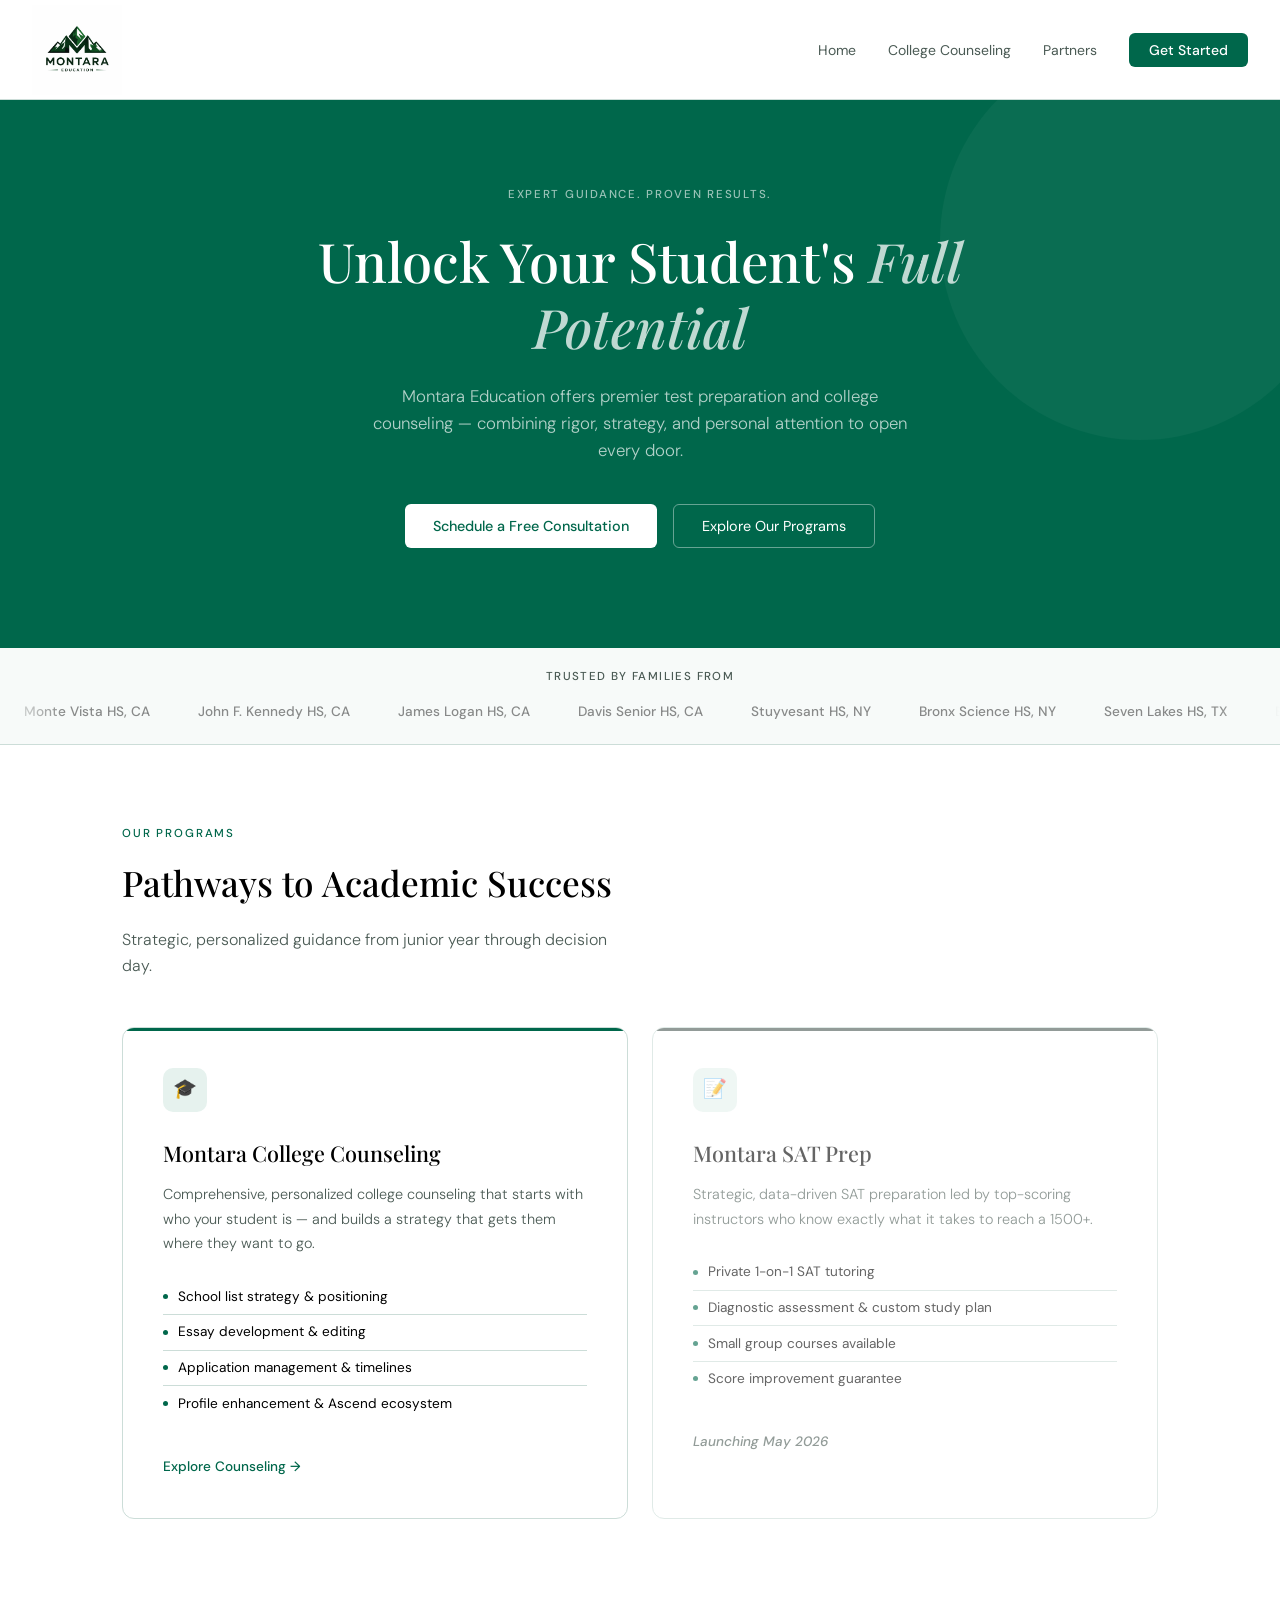
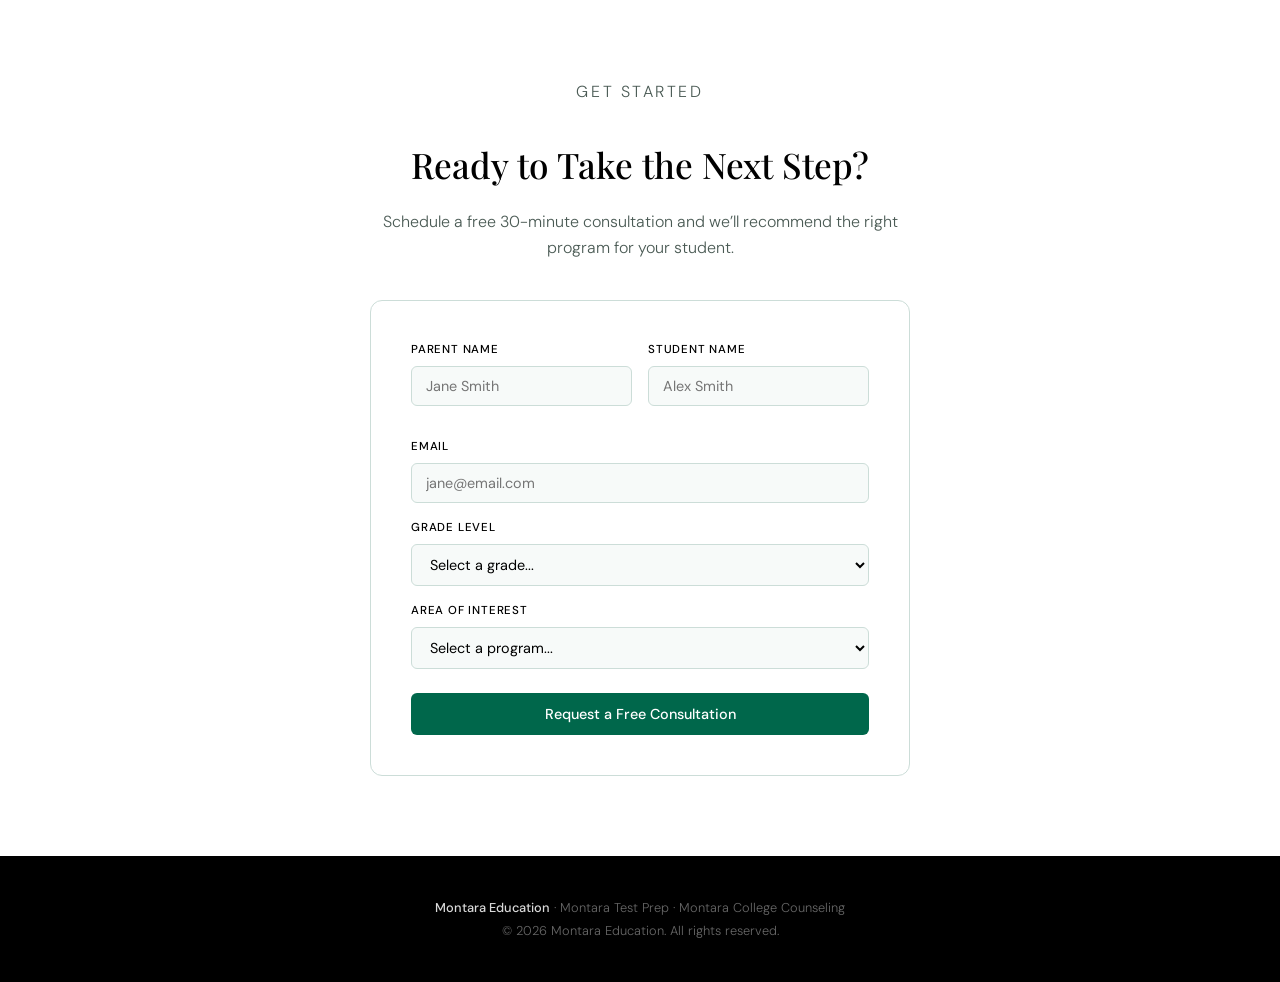
==== index.html @ 2926a0f9 "Add mobile responsive layout with hamburger menu - Hamburger nav menu on all pages (hidden links, ta" ====
<!DOCTYPE html>
<html lang="en">
<head>
<meta charset="UTF-8">
<meta name="viewport" content="width=device-width, initial-scale=1.0">
<title>Montara Education — Premier College Counseling &amp; Test Prep</title>
<meta name="description" content="Montara Education offers expert college counseling and test preparation. Personalized strategies, a proven track record at top universities, and dedicated one-on-one support.">
<meta name="keywords" content="college counseling, college admissions, SAT prep, ACT prep, college essay help, university admissions, Montara Education">
<link rel="canonical" href="https://montaraeducation.com/">

<!-- Open Graph -->
<meta property="og:type" content="website">
<meta property="og:title" content="Montara Education — Premier College Counseling &amp; Test Prep">
<meta property="og:description" content="Expert college counseling and test preparation. Personalized strategies and a proven track record at Stanford, Harvard, Yale, MIT, and more.">
<meta property="og:url" content="https://montaraeducation.com/">
<meta property="og:image" content="https://montaraeducation.com/assets/logo.png">
<meta property="og:site_name" content="Montara Education">

<!-- Twitter Card -->
<meta name="twitter:card" content="summary_large_image">
<meta name="twitter:title" content="Montara Education — Premier College Counseling &amp; Test Prep">
<meta name="twitter:description" content="Expert college counseling and test preparation with a proven track record at top universities.">
<meta name="twitter:image" content="https://montaraeducation.com/assets/logo.png">

<link rel="icon" type="image/png" href="assets/logo.png">
<link href="https://fonts.googleapis.com/css2?family=Playfair+Display:wght@400;500;600&family=DM+Sans:wght@300;400;500&display=swap" rel="stylesheet">
<link rel="stylesheet" href="styles.css">

<!-- Structured Data -->
<script type="application/ld+json">
{
  "@context": "https://schema.org",
  "@type": "EducationalOrganization",
  "name": "Montara Education",
  "url": "https://montaraeducation.com",
  "logo": "https://montaraeducation.com/assets/logo.png",
  "description": "Premier college counseling and test preparation with personalized strategies and a proven admissions track record.",
  "sameAs": [],
  "address": {
    "@type": "PostalAddress",
    "addressCountry": "US"
  },
  "offers": [
    {
      "@type": "Offer",
      "name": "Senior Year College Counseling",
      "price": "8000",
      "priceCurrency": "USD"
    },
    {
      "@type": "Offer",
      "name": "Ongoing Advising (Grades 8-11)",
      "price": "3000",
      "priceCurrency": "USD"
    }
  ]
}
</script>
</head>
<body>

<nav>
  <div class="logo" onclick="showPage('home')">
    <img src="assets/logo.png" alt="Montara Education">
  </div>
  <button class="nav-burger" aria-label="Menu" onclick="this.classList.toggle('active');this.nextElementSibling.classList.toggle('nav-open')"><span></span><span></span><span></span></button>
  <ul class="nav-links">
    <li><a onclick="showPage('home')">Home</a></li>
    <li><a href="counseling.html">College Counseling</a></li>
    <li><a href="partners.html">Partners</a></li>
    <li><a class="nav-cta" onclick="showPage('home');setTimeout(()=>document.getElementById('contact').scrollIntoView({behavior:'smooth'}),100)">Get Started</a></li>
  </ul>
</nav>

<!-- HOME PAGE -->
<div id="home" class="page active">

  <section class="hero">
    <div class="hero-inner">
      <span class="eyebrow">Expert Guidance. Proven Results.</span>
      <h1>Unlock Your Student's <em>Full Potential</em></h1>
      <p class="hero-sub">Montara Education offers premier test preparation and college counseling — combining rigor, strategy, and personal attention to open every door.</p>
      <div class="hero-actions">
        <button class="btn-w" onclick="document.getElementById('contact').scrollIntoView({behavior:'smooth'})">Schedule a Free Consultation</button>
        <button class="btn-ol" onclick="document.getElementById('units').scrollIntoView({behavior:'smooth'})">Explore Our Programs</button>
      </div>
    </div>
  </section>

  <div class="trust">
    <p>Trusted by families from</p>
    <div class="trust-marquee">
      <div class="trust-track">
        <span>Monte Vista HS, CA</span>
        <span>John F. Kennedy HS, CA</span>
        <span>James Logan HS, CA</span>
        <span>Davis Senior HS, CA</span>
        <span>Stuyvesant HS, NY</span>
        <span>Bronx Science HS, NY</span>
        <span>Seven Lakes HS, TX</span>
        <span>Bellarmine College Prep, CA</span>
        <span>WB Ray HS, TX</span>
        <span>Plano East HS, TX</span>
        <span>Redlands HS, CA</span>
        <span>TMI Episcopal, TX</span>
        <span>Granada Hills Charter, CA</span>
        <!-- duplicate for seamless loop -->
        <span>Monte Vista HS, CA</span>
        <span>John F. Kennedy HS, CA</span>
        <span>James Logan HS, CA</span>
        <span>Davis Senior HS, CA</span>
        <span>Stuyvesant HS, NY</span>
        <span>Bronx Science HS, NY</span>
        <span>Seven Lakes HS, TX</span>
        <span>Bellarmine College Prep, CA</span>
        <span>WB Ray HS, TX</span>
        <span>Plano East HS, TX</span>
        <span>Redlands HS, CA</span>
        <span>TMI Episcopal, TX</span>
        <span>Granada Hills Charter, CA</span>
      </div>
    </div>
  </div>

  <section class="section" id="units">
    <p class="slabel">Our Programs</p>
    <h2 class="stitle">Pathways to Academic Success</h2>
    <p class="ssub">Strategic, personalized guidance from junior year through decision day.</p>
    <div class="units-grid">
      <div class="ucard" onclick="window.location.href='counseling.html'">
        <div class="uicon">&#127891;</div>
        <h3>Montara College Counseling</h3>
        <p>Comprehensive, personalized college counseling that starts with who your student is &mdash; and builds a strategy that gets them where they want to go.</p>
        <ul class="uf">
          <li>School list strategy &amp; positioning</li>
          <li>Essay development &amp; editing</li>
          <li>Application management &amp; timelines</li>
          <li>Profile enhancement &amp; Ascend ecosystem</li>
        </ul>
        <span class="ulink">Explore Counseling &rarr;</span>
      </div>
      <div class="ucard ucard-soon">
        <div class="uicon">&#128221;</div>
        <h3>Montara SAT Prep</h3>
        <p>Strategic, data-driven SAT preparation led by top-scoring instructors who know exactly what it takes to reach a 1500+.</p>
        <ul class="uf">
          <li>Private 1-on-1 SAT tutoring</li>
          <li>Diagnostic assessment &amp; custom study plan</li>
          <li>Small group courses available</li>
          <li>Score improvement guarantee</li>
        </ul>
        <span class="ulink ulink-soon">Launching May 2026</span>
      </div>
    </div>
  </section>

  <section class="ctasec" id="contact">
    <p class="slabel">Get Started</p>
    <h2>Ready to Take the Next Step?</h2>
    <p>Schedule a free 30-minute consultation and we&rsquo;ll recommend the right program for your student.</p>
    <div class="cform">
      <div class="frow">
        <div class="fg"><label>Parent Name</label><input type="text" placeholder="Jane Smith"></div>
        <div class="fg"><label>Student Name</label><input type="text" placeholder="Alex Smith"></div>
      </div>
      <div class="fg"><label>Email</label><input type="email" placeholder="jane@email.com"></div>
      <div class="fg">
        <label>Grade Level</label>
        <select>
          <option value="">Select a grade...</option>
          <option>8th Grade</option>
          <option>9th Grade</option>
          <option>10th Grade</option>
          <option>11th Grade</option>
          <option>12th Grade</option>
        </select>
      </div>
      <div class="fg" style="margin-bottom:1.5rem">
        <label>Area of Interest</label>
        <select>
          <option value="">Select a program...</option>
          <option>SAT Preparation</option>
          <option>ACT Preparation</option>
          <option>College Counseling</option>
          <option>Both Test Prep &amp; Counseling</option>
        </select>
      </div>
      <button class="btn-g" style="width:100%">Request a Free Consultation</button>
    </div>
  </section>

  <footer>
    <strong>Montara Education</strong> &middot; Montara Test Prep &middot; Montara College Counseling<br>
    &copy; <script>document.write(new Date().getFullYear())</script> Montara Education. All rights reserved.
  </footer>
</div>

<script src="main.js"></script>
</body>
</html>
---- styles.css ----
:root {
  --green: #00674B;
  --green-dark: #004f39;
  --green-light: #e6f2ee;
  --green-mid: #ccddd8;
  --black: #000000;
  --white: #ffffff;
  --off: #f7faf9;
  --muted: #4a5a54;
  --border: #ccddd8;
  --r: 12px;
}

*, *::before, *::after { box-sizing: border-box; margin: 0; padding: 0; }
html { scroll-behavior: smooth; }
body { font-family: 'DM Sans', sans-serif; color: var(--black); background: var(--white); line-height: 1.6; }

/* NAV */
nav {
  position: sticky; top: 0; z-index: 100;
  background: var(--white);
  border-bottom: 1px solid var(--border);
  padding: 0 2rem;
  display: flex; align-items: center; justify-content: space-between;
  height: 100px;
}
.logo { cursor: pointer; display: flex; align-items: center; }
.logo img { height: 90px; width: auto; display: block; }
.nav-links { display: flex; align-items: center; gap: 2rem; list-style: none; }
.nav-links a { font-size: .875rem; color: var(--muted); text-decoration: none; cursor: pointer; transition: color .2s; }
.nav-links a:hover { color: var(--black); }
.nav-cta { background: var(--green) !important; color: var(--white) !important; padding: 8px 20px; border-radius: 6px; font-weight: 500 !important; }
.nav-cta:hover { background: var(--green-dark) !important; }

/* PAGE SYSTEM */
.page { display: none; }
.page.active { display: block; }

/* HERO */
.hero { background: var(--green); padding: 80px 2rem 100px; position: relative; overflow: hidden; }
.hero::before { content: ''; position: absolute; top: -60px; right: -60px; width: 400px; height: 400px; border-radius: 50%; background: rgba(255,255,255,.04); }
.hero-inner { max-width: 760px; margin: 0 auto; text-align: center; position: relative; z-index: 1; }
.hero-logo { height: 80px; width: auto; margin: 0 auto 2rem; display: block; filter: brightness(0) invert(1); }
.eyebrow { display: inline-block; font-size: .72rem; font-weight: 500; letter-spacing: .15em; text-transform: uppercase; color: rgba(255,255,255,.6); margin-bottom: 1.5rem; }
.hero h1 { font-family: 'Playfair Display', serif; font-size: clamp(2.2rem, 5vw, 3.4rem); font-weight: 500; color: var(--white); line-height: 1.2; margin-bottom: 1.5rem; }
.hero h1 em { font-style: italic; color: rgba(255,255,255,.75); }
.hero-sub { font-size: 1.05rem; font-weight: 300; color: rgba(255,255,255,.7); max-width: 540px; margin: 0 auto 2.5rem; }
.hero-actions { display: flex; gap: 1rem; justify-content: center; flex-wrap: wrap; }

/* BUTTONS */
.btn-w { background: var(--white); color: var(--green); padding: 12px 28px; border-radius: 6px; font-weight: 500; font-size: .9rem; cursor: pointer; border: none; font-family: 'DM Sans', sans-serif; transition: background .2s; }
.btn-w:hover { background: var(--off); }
.btn-ol { background: transparent; color: var(--white); padding: 12px 28px; border-radius: 6px; font-weight: 400; font-size: .9rem; cursor: pointer; border: 1px solid rgba(255,255,255,.4); font-family: 'DM Sans', sans-serif; transition: all .2s; }
.btn-ol:hover { border-color: rgba(255,255,255,.7); background: rgba(255,255,255,.06); }
.btn-g { background: var(--green); color: var(--white); padding: 12px 28px; border-radius: 6px; font-weight: 500; font-size: .9rem; cursor: pointer; border: none; font-family: 'DM Sans', sans-serif; transition: background .2s; }
.btn-g:hover { background: var(--green-dark); }

/* TRUST BAR */
.trust { background: var(--off); border-bottom: 1px solid var(--border); padding: 1.25rem 0; text-align: center; }
.trust p { font-size: .72rem; font-weight: 500; letter-spacing: .12em; text-transform: uppercase; color: var(--muted); margin-bottom: .75rem; }
.trust-marquee {
  position: relative; overflow: hidden; width: 100%;
  mask-image: linear-gradient(90deg, transparent, black 5%, black 95%, transparent);
  -webkit-mask-image: linear-gradient(90deg, transparent, black 5%, black 95%, transparent);
}
.trust-track {
  display: inline-flex; gap: 0; animation: marquee 40s linear infinite;
  white-space: nowrap; min-width: 200%;
}
.trust-track span {
  font-size: .85rem; font-weight: 500; color: var(--black); opacity: .45;
  flex-shrink: 0; padding: 0 1.5rem; white-space: nowrap;
}
@keyframes marquee { 0% { transform: translateX(0); } 100% { transform: translateX(-50%); } }

/* SECTIONS */
.section { padding: 80px 2rem; max-width: 1100px; margin: 0 auto; }
.slabel { font-size: .72rem; font-weight: 500; letter-spacing: .16em; text-transform: uppercase; color: var(--green); margin-bottom: .75rem; }
.stitle { font-family: 'Playfair Display', serif; font-size: clamp(1.6rem, 3.5vw, 2.2rem); font-weight: 500; color: var(--black); margin-bottom: 1rem; }
.ssub { font-size: 1rem; font-weight: 300; color: var(--muted); max-width: 500px; margin-bottom: 3rem; }

/* UNIT CARDS */
.units-grid { display: grid; grid-template-columns: repeat(auto-fit, minmax(300px, 1fr)); gap: 1.5rem; }
.ucard { border: 1px solid var(--border); border-radius: var(--r); padding: 2.5rem; position: relative; overflow: hidden; cursor: pointer; transition: box-shadow .25s, transform .25s; background: var(--white); }
.ucard:hover { box-shadow: 0 8px 32px rgba(0,103,75,.1); transform: translateY(-2px); }
.ucard::before { content: ''; position: absolute; top: 0; left: 0; right: 0; height: 3px; background: var(--green); }
.uicon { width: 44px; height: 44px; border-radius: 10px; background: var(--green-light); display: flex; align-items: center; justify-content: center; font-size: 1.2rem; margin-bottom: 1.5rem; }
.ucard h3 { font-family: 'Playfair Display', serif; font-size: 1.35rem; font-weight: 500; margin-bottom: .75rem; color: var(--black); }
.ucard p { font-size: .9rem; font-weight: 300; color: var(--muted); line-height: 1.7; margin-bottom: 1.5rem; }
.uf { list-style: none; margin-bottom: 2rem; }
.uf li { font-size: .85rem; color: var(--black); padding: .4rem 0; border-bottom: 1px solid var(--border); display: flex; align-items: center; gap: .6rem; }
.uf li:last-child { border-bottom: none; }
.uf li::before { content: ''; width: 5px; height: 5px; background: var(--green); border-radius: 50%; flex-shrink: 0; }
.ulink { font-size: .85rem; font-weight: 500; color: var(--green); cursor: pointer; }
.ulink:hover { color: var(--green-dark); }
.ucard-soon { opacity: .6; cursor: default; pointer-events: none; }
.ucard-soon::before { background: var(--muted); }
.ulink-soon { color: var(--muted); font-style: italic; }

/* STATS */
.stats { background: var(--black); padding: 64px 2rem; }
.stats-grid { max-width: 900px; margin: 0 auto; display: grid; grid-template-columns: repeat(auto-fit, minmax(180px, 1fr)); gap: 3rem; text-align: center; }
.snum { font-family: 'Playfair Display', serif; font-size: 2.8rem; font-weight: 600; color: var(--white); line-height: 1; margin-bottom: .5rem; }
.slbl { font-size: .82rem; font-weight: 300; color: rgba(255,255,255,.5); letter-spacing: .02em; }

/* TESTIMONIALS */
.testi { padding: 80px 2rem; background: var(--green-light); }
.testi-inner { max-width: 900px; margin: 0 auto; }
.tgrid { display: grid; grid-template-columns: repeat(auto-fit, minmax(260px, 1fr)); gap: 1.5rem; margin-top: 3rem; }
.tcard { background: var(--white); border: 1px solid var(--green-mid); border-radius: var(--r); padding: 1.75rem; }
.tquote { font-family: 'Playfair Display', serif; font-size: .975rem; font-style: italic; color: var(--black); line-height: 1.75; margin-bottom: 1.25rem; }
.tauthor { font-size: .78rem; font-weight: 500; color: var(--muted); text-transform: uppercase; letter-spacing: .08em; }
.tservice { font-size: .75rem; color: var(--green); margin-top: 4px; font-weight: 500; }

/* CTA / FORM */
.ctasec { padding: 80px 2rem; text-align: center; max-width: 640px; margin: 0 auto; }
.ctasec h2 { font-family: 'Playfair Display', serif; font-size: clamp(1.6rem, 3.5vw, 2.2rem); font-weight: 500; color: var(--black); margin-bottom: 1rem; }
.ctasec p { font-size: 1rem; font-weight: 300; color: var(--muted); margin-bottom: 2rem; }
.cform { background: var(--white); border: 1px solid var(--border); border-radius: var(--r); padding: 2.5rem; max-width: 540px; margin: 2.5rem auto 0; text-align: left; }
.frow { display: grid; grid-template-columns: 1fr 1fr; gap: 1rem; margin-bottom: 1rem; }
.fg { display: flex; flex-direction: column; gap: .4rem; margin-bottom: 1rem; }
.fg label { font-size: .72rem; font-weight: 500; color: var(--black); text-transform: uppercase; letter-spacing: .07em; }
.fg input, .fg select, .fg textarea { font-family: 'DM Sans', sans-serif; font-size: .9rem; padding: 10px 14px; border: 1px solid var(--border); border-radius: 6px; color: var(--black); background: var(--off); outline: none; transition: border-color .2s; }
.fg input:focus, .fg select:focus, .fg textarea:focus { border-color: var(--green); background: var(--white); }
.fg textarea { resize: vertical; min-height: 100px; }

/* FOOTER */
footer { background: var(--black); color: rgba(255,255,255,.4); padding: 2.5rem 2rem; text-align: center; font-size: .8rem; font-weight: 300; line-height: 1.8; }
footer strong { color: rgba(255,255,255,.85); font-weight: 500; }

/* INNER PAGE HERO */
.ihero { background: var(--green); padding: 64px 2rem 80px; text-align: center; position: relative; overflow: hidden; }
.ihero::before { content: ''; position: absolute; top: -60px; right: -60px; width: 320px; height: 320px; border-radius: 50%; background: rgba(255,255,255,.04); }
.ihero .eyebrow { color: rgba(255,255,255,.6); }
.ihero h1 { font-family: 'Playfair Display', serif; font-size: clamp(2rem, 4.5vw, 3rem); font-weight: 500; color: var(--white); margin-bottom: 1rem; line-height: 1.2; position: relative; }
.ihero p { font-size: 1rem; font-weight: 300; color: rgba(255,255,255,.65); max-width: 500px; margin: 0 auto 2rem; position: relative; }

/* INNER PAGE SECTIONS */
.psec { padding: 72px 2rem; max-width: 1000px; margin: 0 auto; }
.ogrid { display: grid; grid-template-columns: repeat(auto-fit, minmax(240px, 1fr)); gap: 1.25rem; margin-top: 3rem; }
.ocard { border: 1px solid var(--border); border-radius: var(--r); padding: 2rem; background: var(--white); }
.ocard h4 { font-family: 'Playfair Display', serif; font-size: 1.1rem; font-weight: 500; color: var(--black); margin-bottom: .6rem; }
.ocard p { font-size: .875rem; font-weight: 300; color: var(--muted); line-height: 1.7; }
.bglight { background: var(--green-light); padding: 72px 2rem; }
.bglight-inner { max-width: 1000px; margin: 0 auto; }
.steps { margin-top: 3rem; display: grid; gap: 1rem; }
.step { display: flex; gap: 1.5rem; align-items: flex-start; padding: 1.5rem; border: 1px solid var(--border); border-radius: var(--r); background: var(--white); }
.sn { font-family: 'Playfair Display', serif; font-size: 1.8rem; font-weight: 600; color: var(--green); line-height: 1; min-width: 36px; }
.sc h4 { font-weight: 500; font-size: .95rem; color: var(--black); margin-bottom: .4rem; }
.sc p { font-size: .875rem; font-weight: 300; color: var(--muted); line-height: 1.6; }
.pagecta { padding: 72px 2rem; text-align: center; }

/* HAMBURGER BUTTON — hidden on desktop */
.nav-burger { display: none; }

/* ===== MOBILE ===== */
@media (max-width: 768px) {
  /* Nav */
  nav { height: 64px; padding: 0 1rem; }
  .logo img { height: 50px; }

  /* Hamburger */
  .nav-burger {
    display: flex; flex-direction: column; justify-content: center; gap: 5px;
    background: none; border: none; cursor: pointer; padding: 8px; z-index: 200;
  }
  .nav-burger span {
    display: block; width: 24px; height: 2px; background: var(--black);
    transition: transform .3s, opacity .3s;
  }
  .nav-burger.active span:nth-child(1) { transform: rotate(45deg) translate(5px, 5px); }
  .nav-burger.active span:nth-child(2) { opacity: 0; }
  .nav-burger.active span:nth-child(3) { transform: rotate(-45deg) translate(5px, -5px); }

  /* Mobile nav menu */
  .nav-links {
    display: none !important; flex-direction: column; position: absolute;
    top: 64px; left: 0; right: 0; background: var(--white);
    border-bottom: 1px solid var(--border); padding: 1.5rem 2rem;
    gap: 1rem; box-shadow: 0 8px 24px rgba(0,0,0,.08);
  }
  .nav-links.nav-open { display: flex !important; }
  .nav-links a { font-size: 1rem; }
  .nav-cta { text-align: center; display: block; }

  /* Hero */
  .hero { padding: 48px 1.5rem 64px; }
  .hero h1 { font-size: 1.8rem; }
  .hero-sub { font-size: .9rem; }
  .hero-actions { flex-direction: column; gap: .75rem; }
  .hero-actions .btn-w, .hero-actions .btn-ol { width: 100%; text-align: center; }

  /* Inner hero */
  .ihero { padding: 48px 1.5rem 60px; }
  .ihero h1 { font-size: 1.6rem; }

  /* Trust marquee */
  .trust { padding: 1rem 0; }
  .trust p { font-size: .65rem; margin-bottom: .5rem; }
  .trust-track span { font-size: .75rem; padding: 0 1rem; }

  /* Sections */
  .section { padding: 48px 1.5rem; }
  .stitle { font-size: 1.4rem; }

  /* Unit cards */
  .units-grid { grid-template-columns: 1fr; }
  .ucard { padding: 1.75rem; }

  /* Stats */
  .stats { padding: 40px 1.5rem; }
  .stats-grid { grid-template-columns: repeat(2, 1fr); gap: 1.5rem; }
  .snum { font-size: 2rem; }

  /* Testimonials */
  .tgrid { grid-template-columns: 1fr; }

  /* CTA / Form */
  .ctasec { padding: 48px 1.5rem; }
  .cform { padding: 1.5rem; }
  .frow { grid-template-columns: 1fr; }

  /* Footer */
  footer { padding: 2rem 1.5rem; font-size: .75rem; }
}
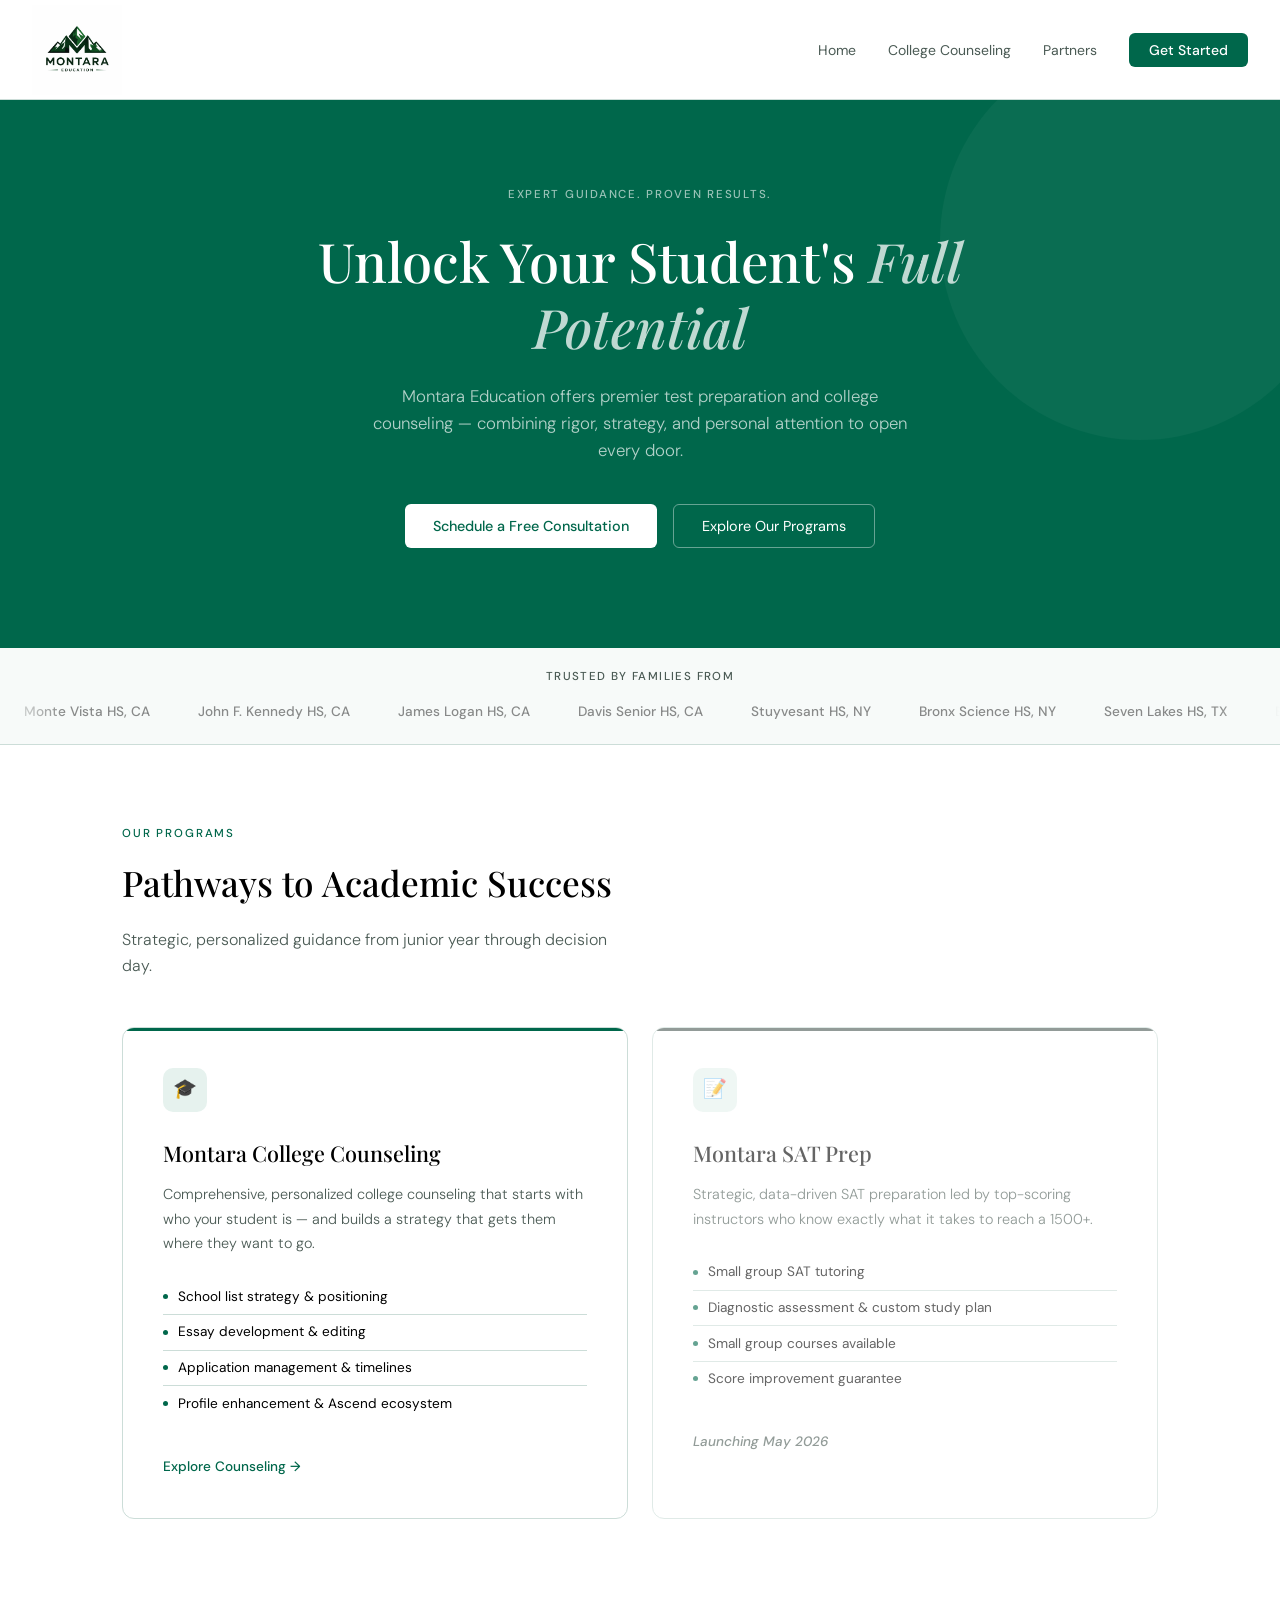
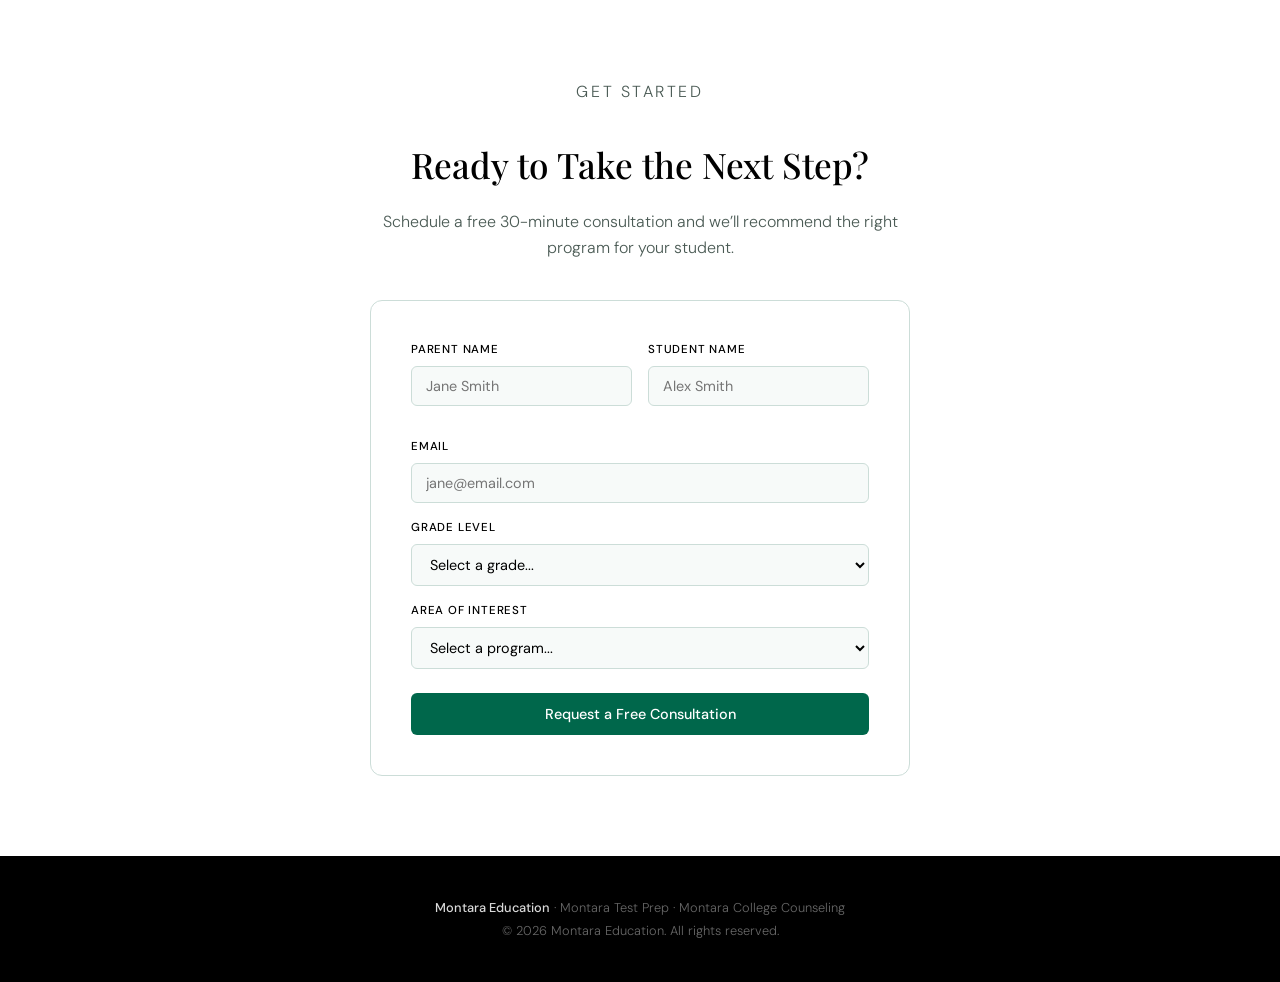
==== commit e4d39c62: "Change SAT Prep from private to small group tutoring Co-Authored-By: Claude Opus 4.6 (1M context) <n" ====
--- a/index.html
+++ b/index.html
@@ -144,7 +144,7 @@
         <h3>Montara SAT Prep</h3>
         <p>Strategic, data-driven SAT preparation led by top-scoring instructors who know exactly what it takes to reach a 1500+.</p>
         <ul class="uf">
-          <li>Private 1-on-1 SAT tutoring</li>
+          <li>Small group SAT tutoring</li>
           <li>Diagnostic assessment &amp; custom study plan</li>
           <li>Small group courses available</li>
           <li>Score improvement guarantee</li>
--- a/styles.css
+++ b/styles.css
@@ -156,8 +156,8 @@
 /* ===== MOBILE ===== */
 @media (max-width: 768px) {
   /* Nav */
-  nav { height: 64px; padding: 0 1rem; }
-  .logo img { height: 50px; }
+  nav { height: 72px; padding: 0 1rem; }
+  .logo img { height: 60px; }
 
   /* Hamburger */
   .nav-burger {
@@ -175,7 +175,7 @@
   /* Mobile nav menu */
   .nav-links {
     display: none !important; flex-direction: column; position: absolute;
-    top: 64px; left: 0; right: 0; background: var(--white);
+    top: 72px; left: 0; right: 0; background: var(--white);
     border-bottom: 1px solid var(--border); padding: 1.5rem 2rem;
     gap: 1rem; box-shadow: 0 8px 24px rgba(0,0,0,.08);
   }
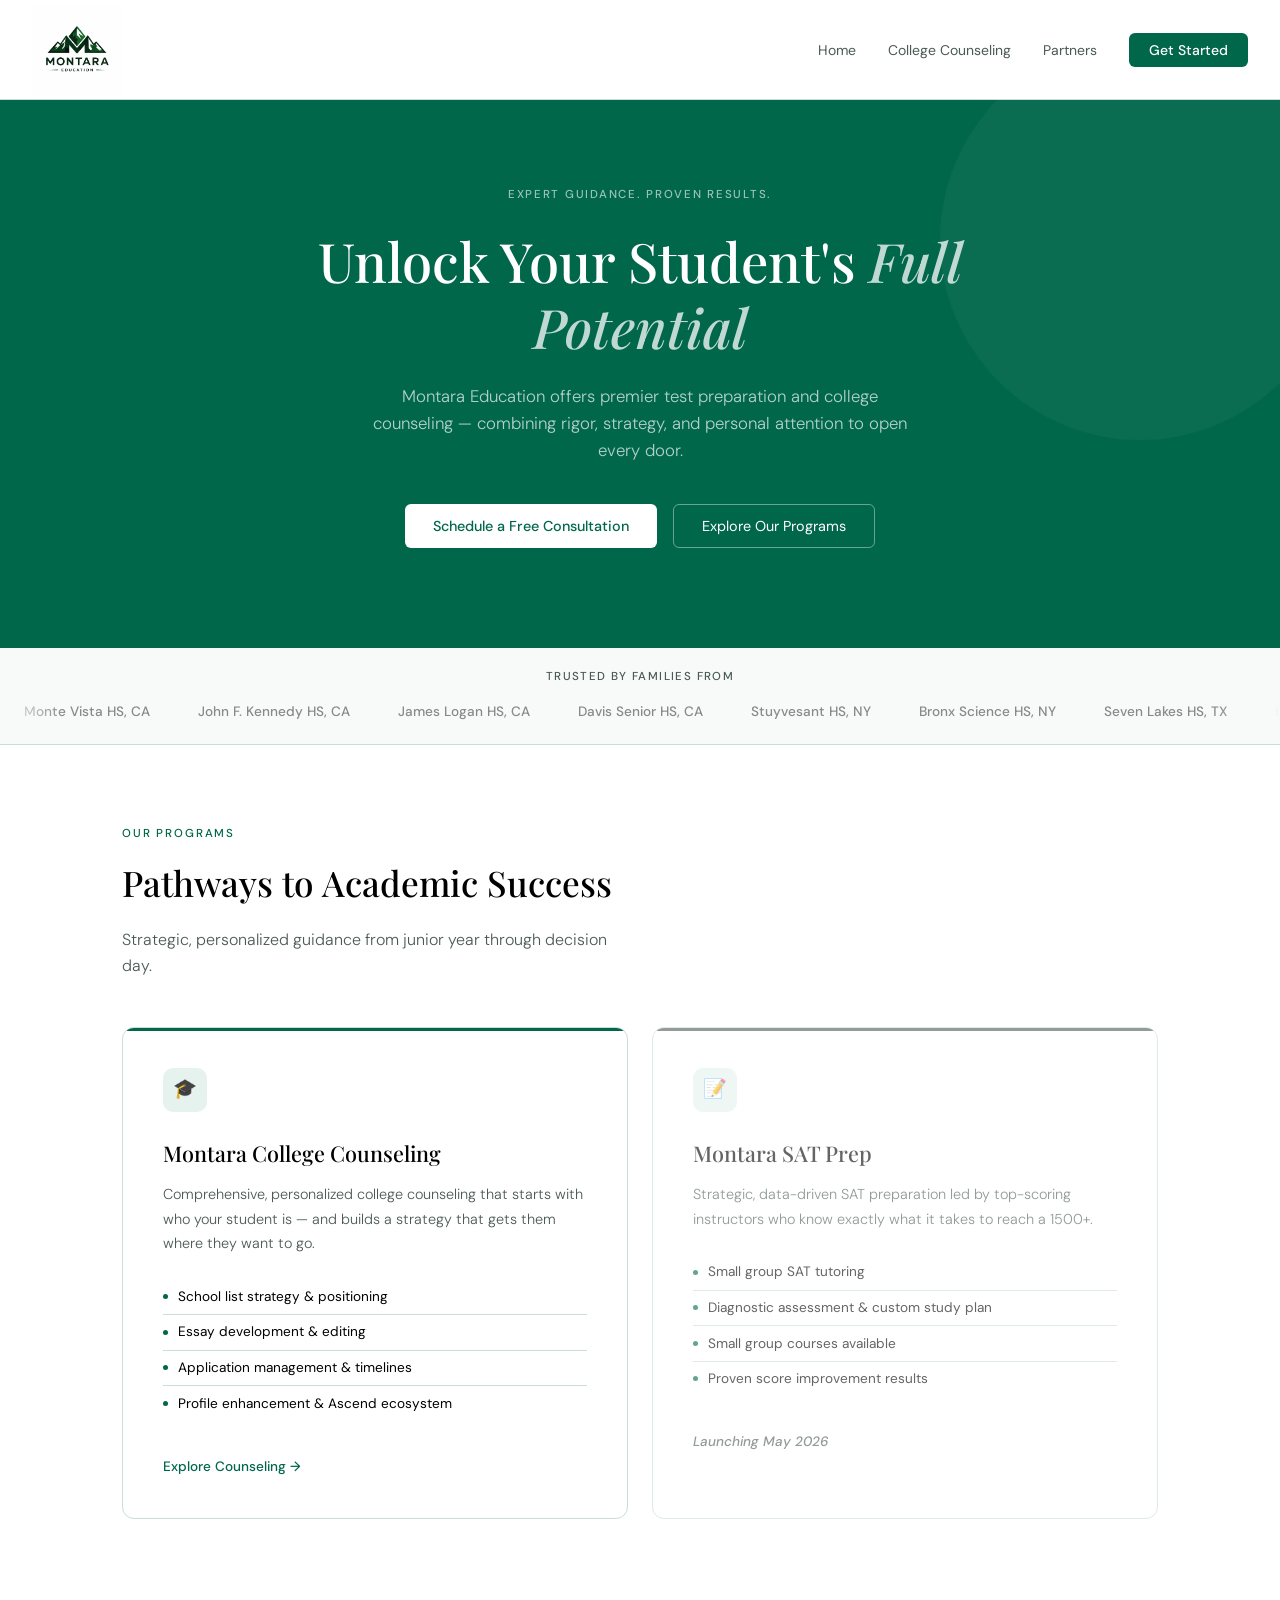
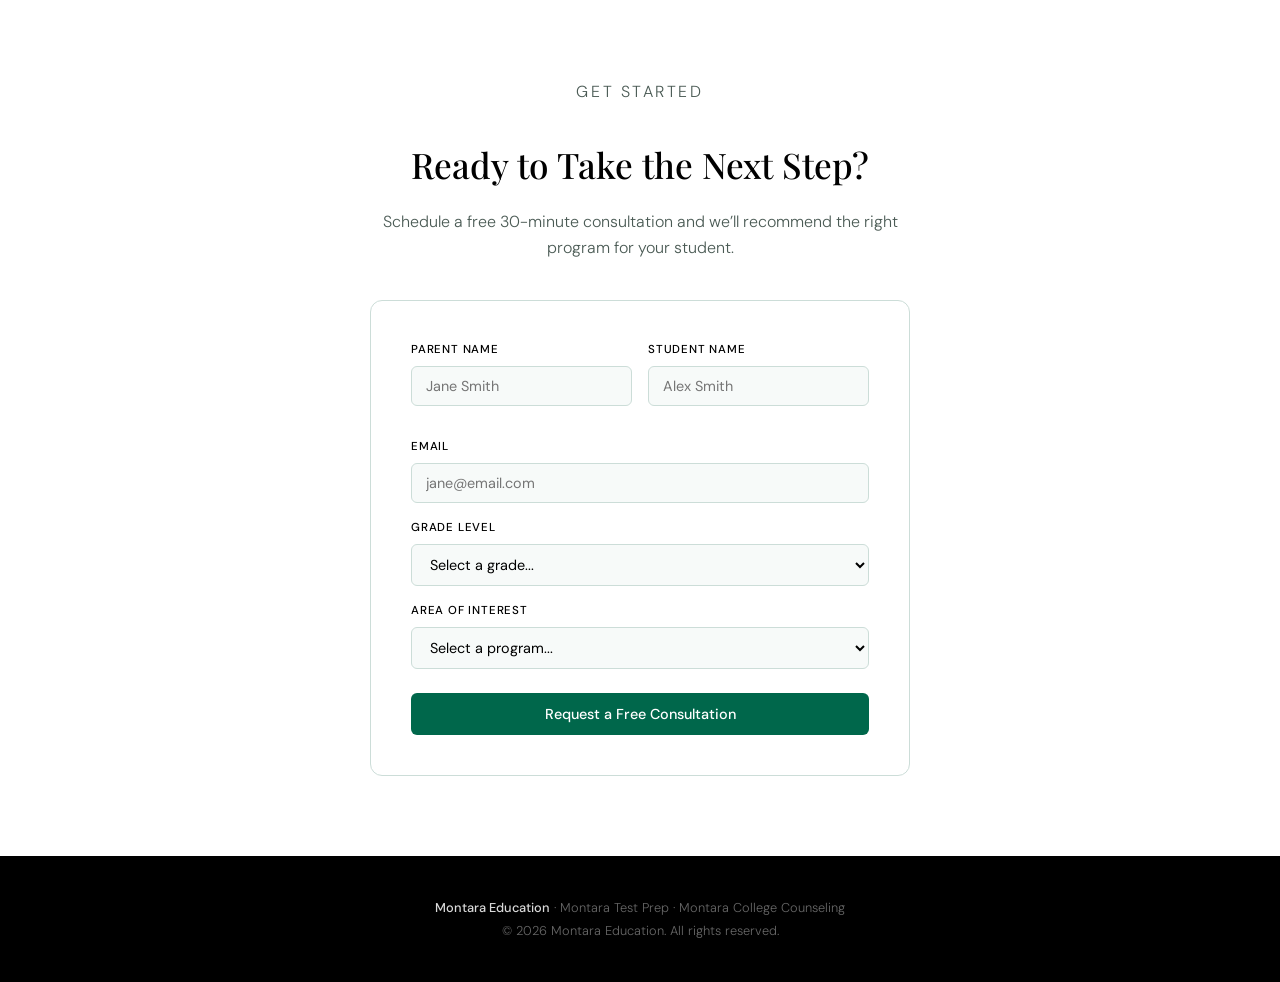
==== commit 8883593e: "Remove score improvement guarantee claim from SAT Prep card Co-Authored-By: Claude Opus 4.6 (1M cont" ====
--- a/index.html
+++ b/index.html
@@ -147,7 +147,7 @@
           <li>Small group SAT tutoring</li>
           <li>Diagnostic assessment &amp; custom study plan</li>
           <li>Small group courses available</li>
-          <li>Score improvement guarantee</li>
+          <li>Proven score improvement results</li>
         </ul>
         <span class="ulink ulink-soon">Launching May 2026</span>
       </div>
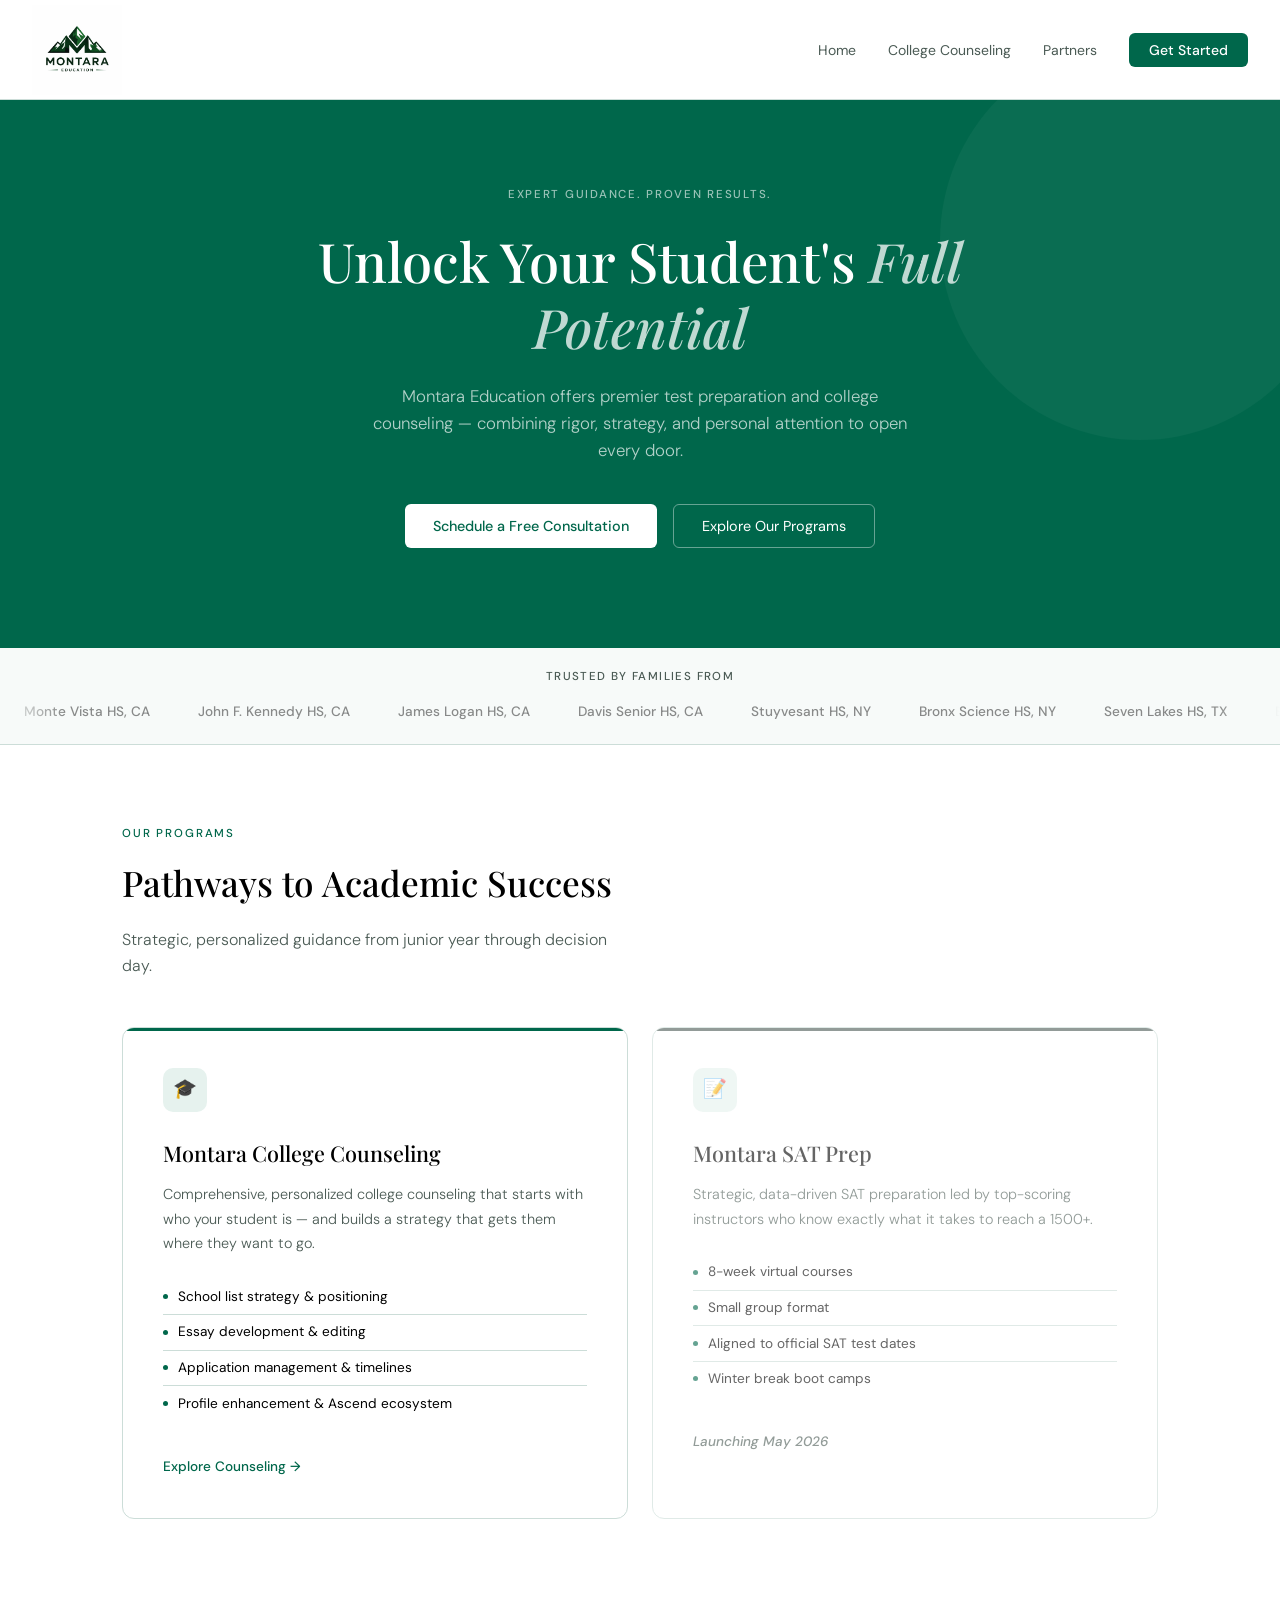
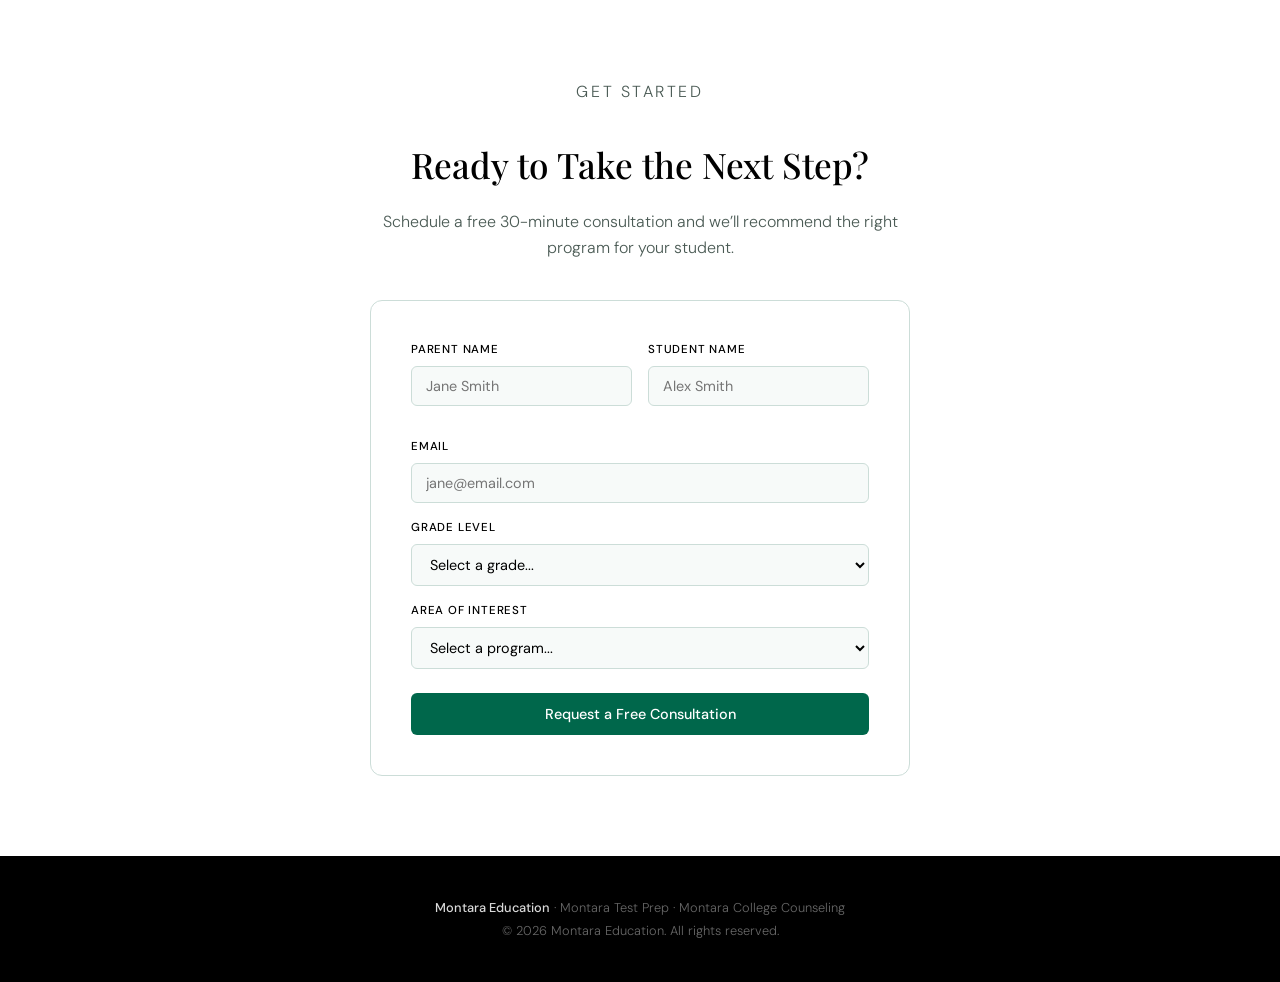
==== commit b40a8a22: "Update SAT Prep card with details from planning notes 8-week virtual courses, small group format, al" ====
--- a/index.html
+++ b/index.html
@@ -144,10 +144,10 @@
         <h3>Montara SAT Prep</h3>
         <p>Strategic, data-driven SAT preparation led by top-scoring instructors who know exactly what it takes to reach a 1500+.</p>
         <ul class="uf">
-          <li>Small group SAT tutoring</li>
-          <li>Diagnostic assessment &amp; custom study plan</li>
-          <li>Small group courses available</li>
-          <li>Proven score improvement results</li>
+          <li>8-week virtual courses</li>
+          <li>Small group format</li>
+          <li>Aligned to official SAT test dates</li>
+          <li>Winter break boot camps</li>
         </ul>
         <span class="ulink ulink-soon">Launching May 2026</span>
       </div>
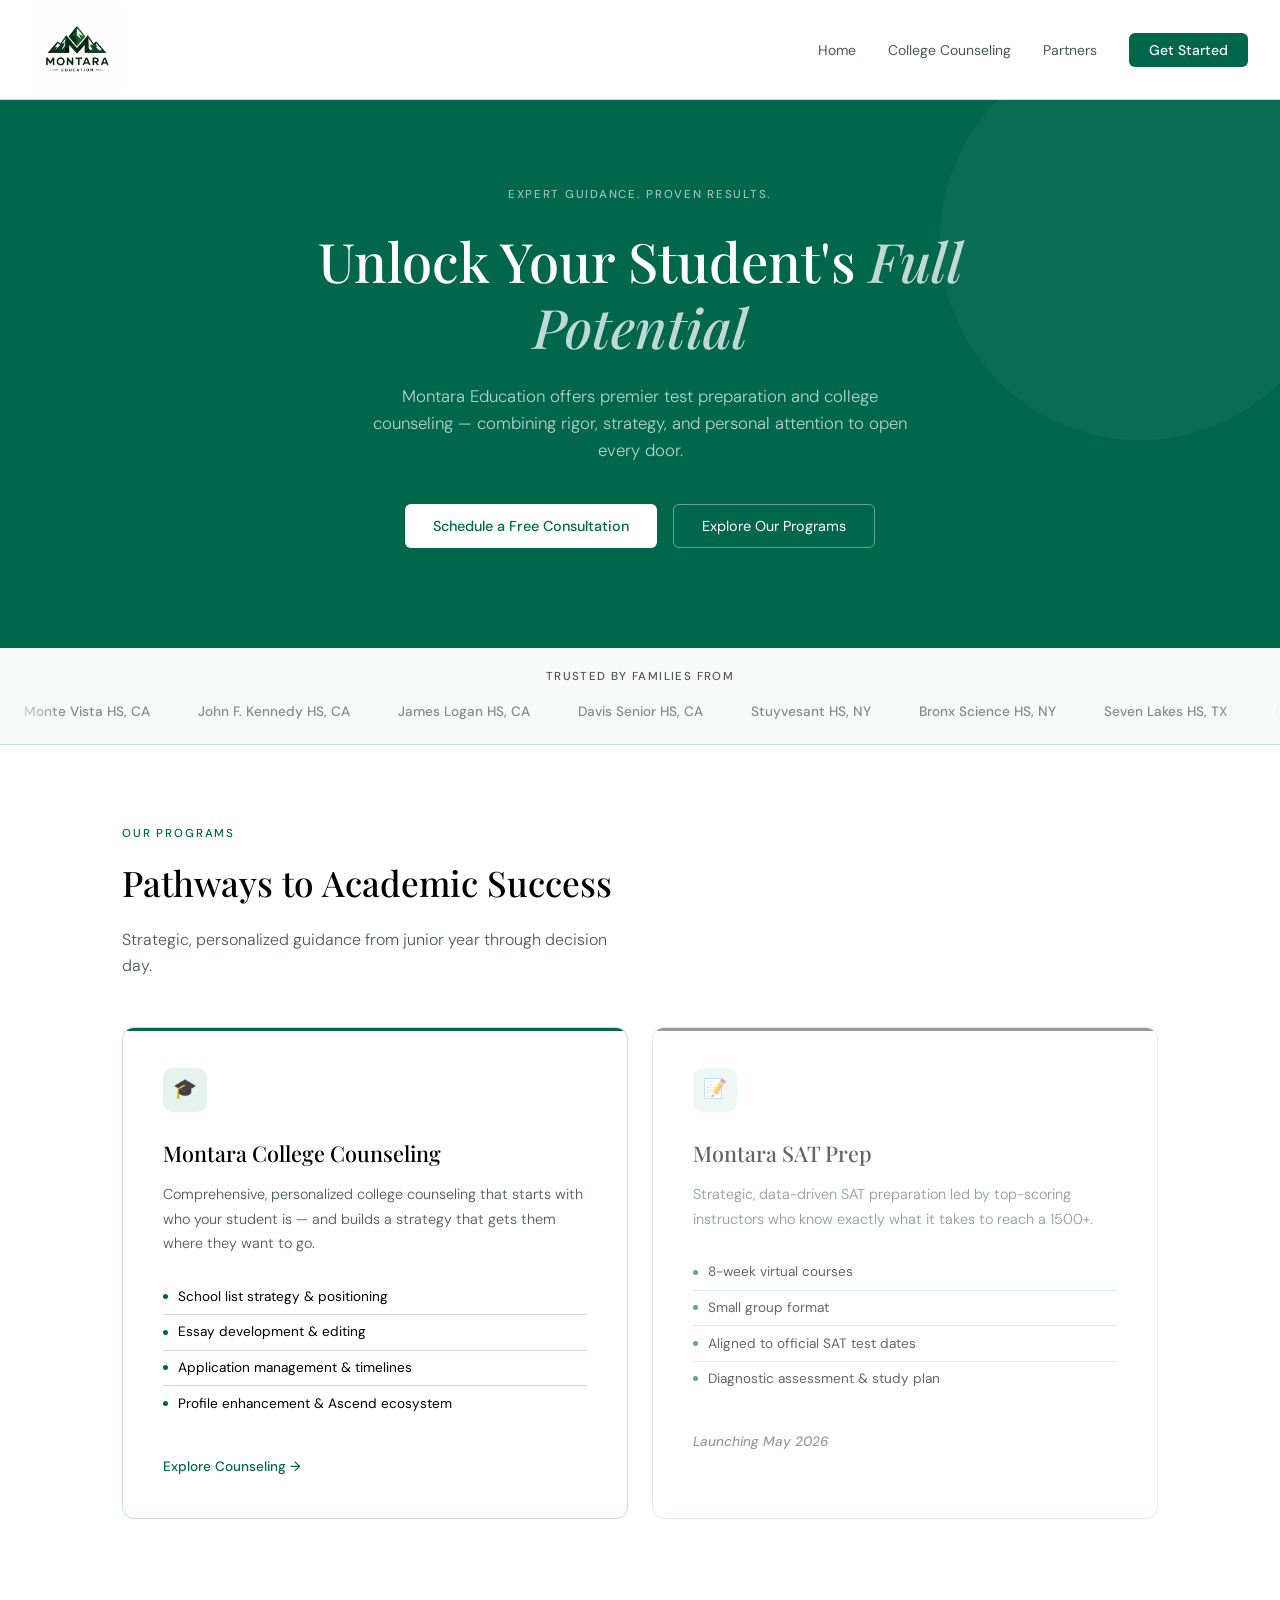
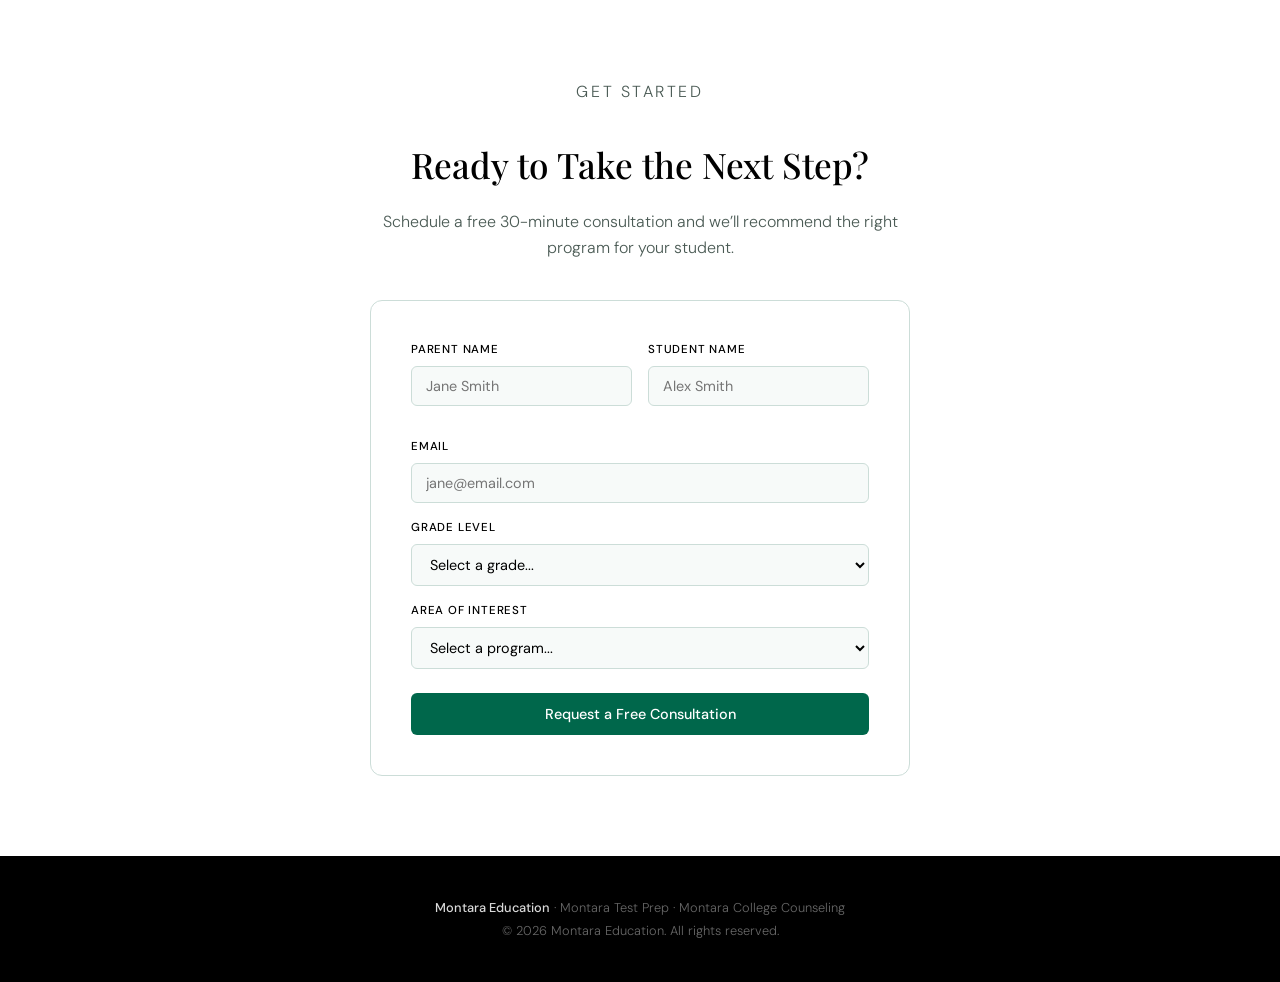
==== commit 9afb50cf: "Remove boot camp mention, add diagnostic assessment bullet Co-Authored-By: Claude Opus 4.6 (1M conte" ====
--- a/index.html
+++ b/index.html
@@ -147,7 +147,7 @@
           <li>8-week virtual courses</li>
           <li>Small group format</li>
           <li>Aligned to official SAT test dates</li>
-          <li>Winter break boot camps</li>
+          <li>Diagnostic assessment &amp; study plan</li>
         </ul>
         <span class="ulink ulink-soon">Launching May 2026</span>
       </div>
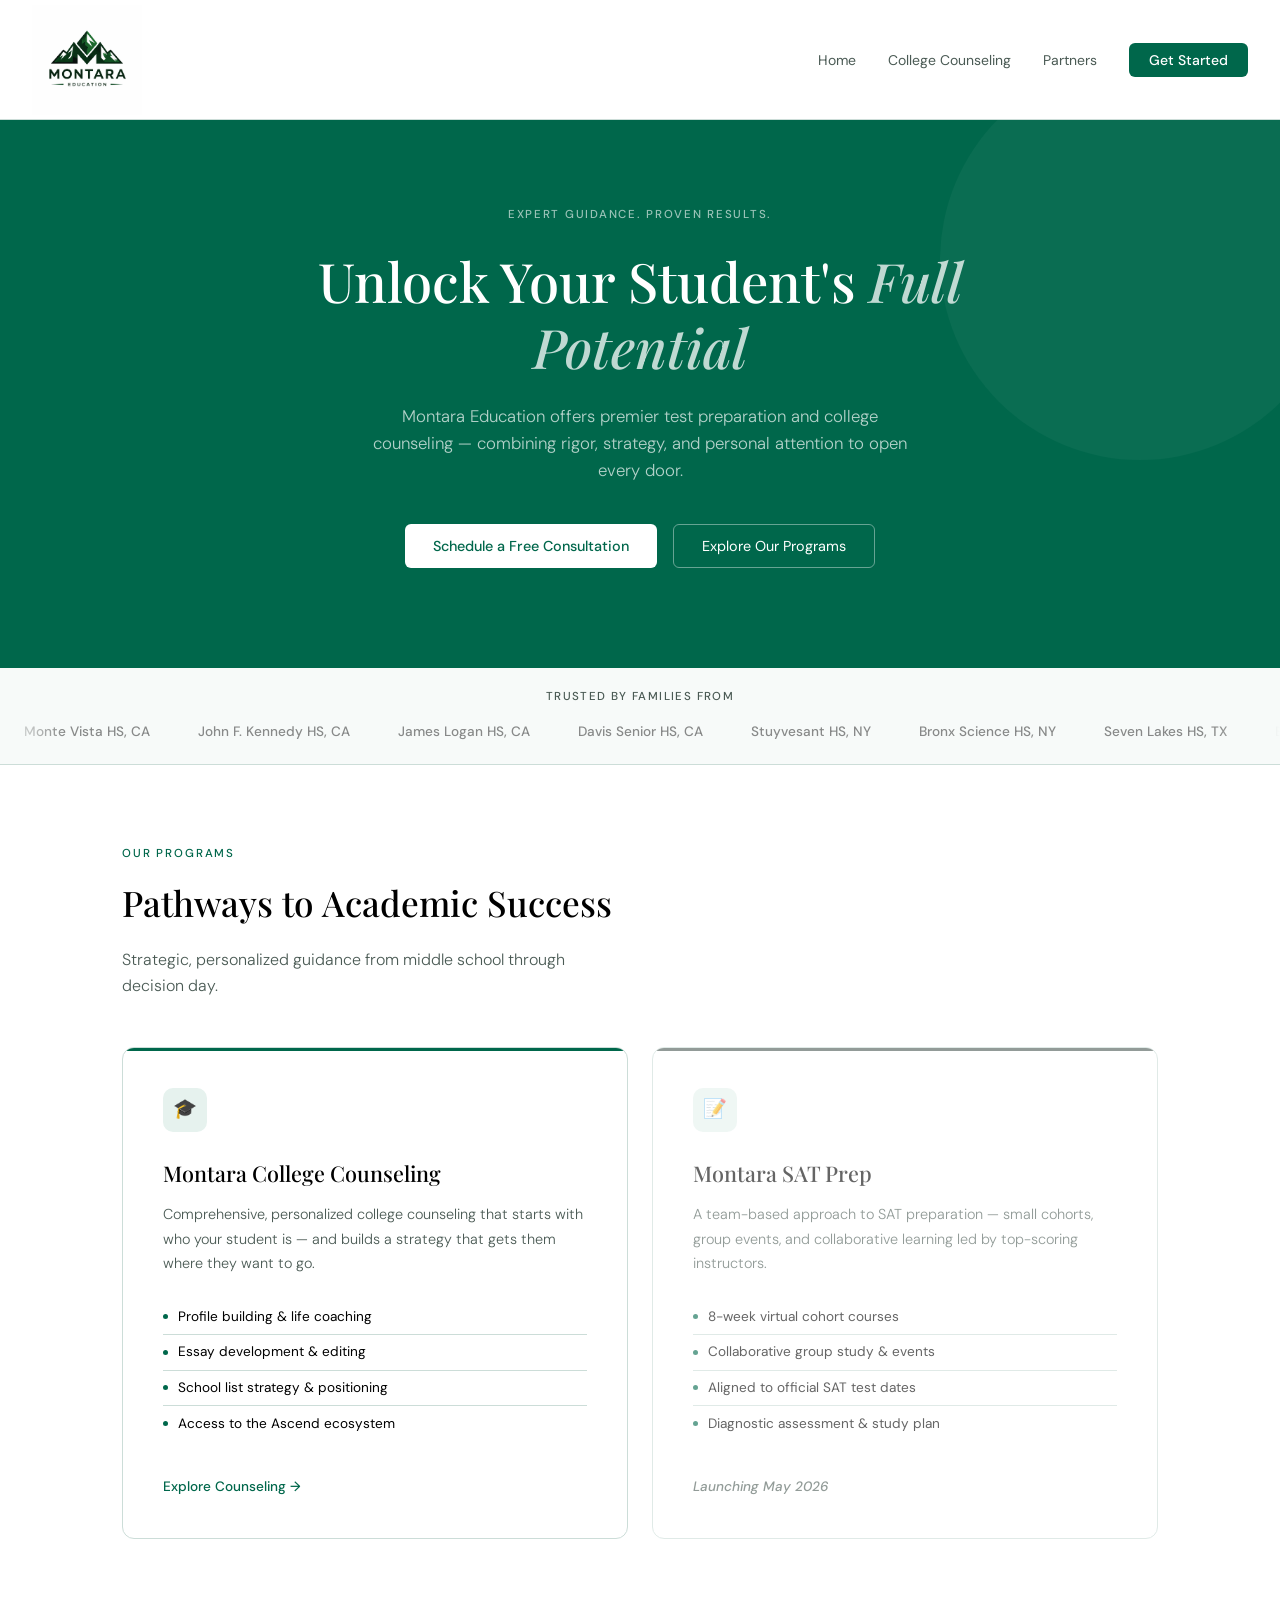
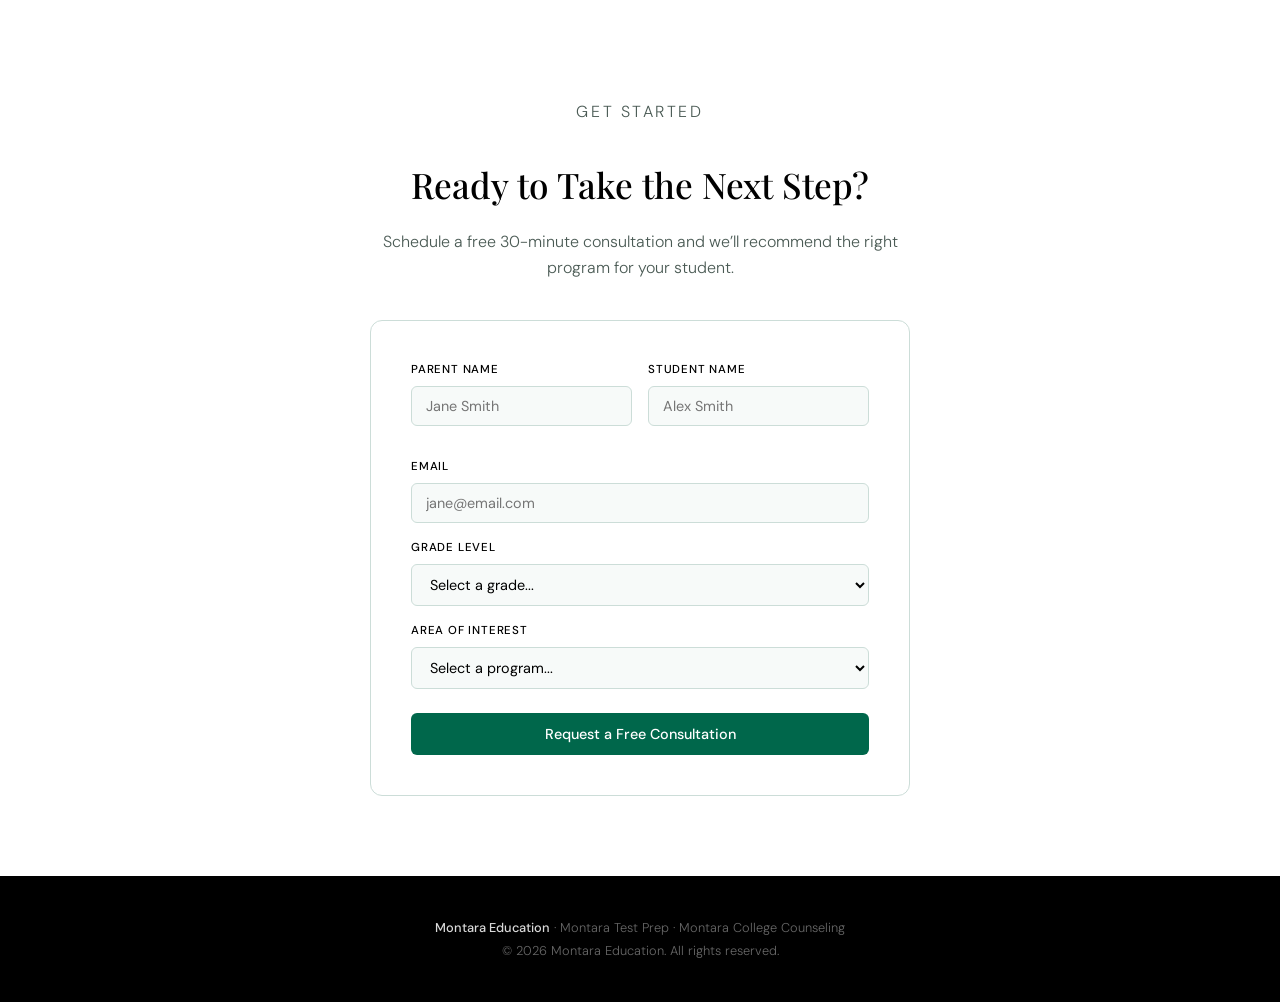
==== commit 2f4ead30: "Implement Quest's feedback across homepage and counseling page Homepage: - Separate profile building" ====
--- a/index.html
+++ b/index.html
@@ -125,27 +125,27 @@
   <section class="section" id="units">
     <p class="slabel">Our Programs</p>
     <h2 class="stitle">Pathways to Academic Success</h2>
-    <p class="ssub">Strategic, personalized guidance from junior year through decision day.</p>
+    <p class="ssub">Strategic, personalized guidance from middle school through decision day.</p>
     <div class="units-grid">
       <div class="ucard" onclick="window.location.href='counseling.html'">
         <div class="uicon">&#127891;</div>
         <h3>Montara College Counseling</h3>
         <p>Comprehensive, personalized college counseling that starts with who your student is &mdash; and builds a strategy that gets them where they want to go.</p>
         <ul class="uf">
+          <li>Profile building &amp; life coaching</li>
+          <li>Essay development &amp; editing</li>
           <li>School list strategy &amp; positioning</li>
-          <li>Essay development &amp; editing</li>
-          <li>Application management &amp; timelines</li>
-          <li>Profile enhancement &amp; Ascend ecosystem</li>
+          <li>Access to the Ascend ecosystem</li>
         </ul>
         <span class="ulink">Explore Counseling &rarr;</span>
       </div>
       <div class="ucard ucard-soon">
         <div class="uicon">&#128221;</div>
         <h3>Montara SAT Prep</h3>
-        <p>Strategic, data-driven SAT preparation led by top-scoring instructors who know exactly what it takes to reach a 1500+.</p>
+        <p>A team-based approach to SAT preparation &mdash; small cohorts, group events, and collaborative learning led by top-scoring instructors.</p>
         <ul class="uf">
-          <li>8-week virtual courses</li>
-          <li>Small group format</li>
+          <li>8-week virtual cohort courses</li>
+          <li>Collaborative group study &amp; events</li>
           <li>Aligned to official SAT test dates</li>
           <li>Diagnostic assessment &amp; study plan</li>
         </ul>
--- a/styles.css
+++ b/styles.css
@@ -22,10 +22,10 @@
   border-bottom: 1px solid var(--border);
   padding: 0 2rem;
   display: flex; align-items: center; justify-content: space-between;
-  height: 100px;
+  height: 120px;
 }
 .logo { cursor: pointer; display: flex; align-items: center; }
-.logo img { height: 90px; width: auto; display: block; }
+.logo img { height: 110px; width: auto; display: block; }
 .nav-links { display: flex; align-items: center; gap: 2rem; list-style: none; }
 .nav-links a { font-size: .875rem; color: var(--muted); text-decoration: none; cursor: pointer; transition: color .2s; }
 .nav-links a:hover { color: var(--black); }
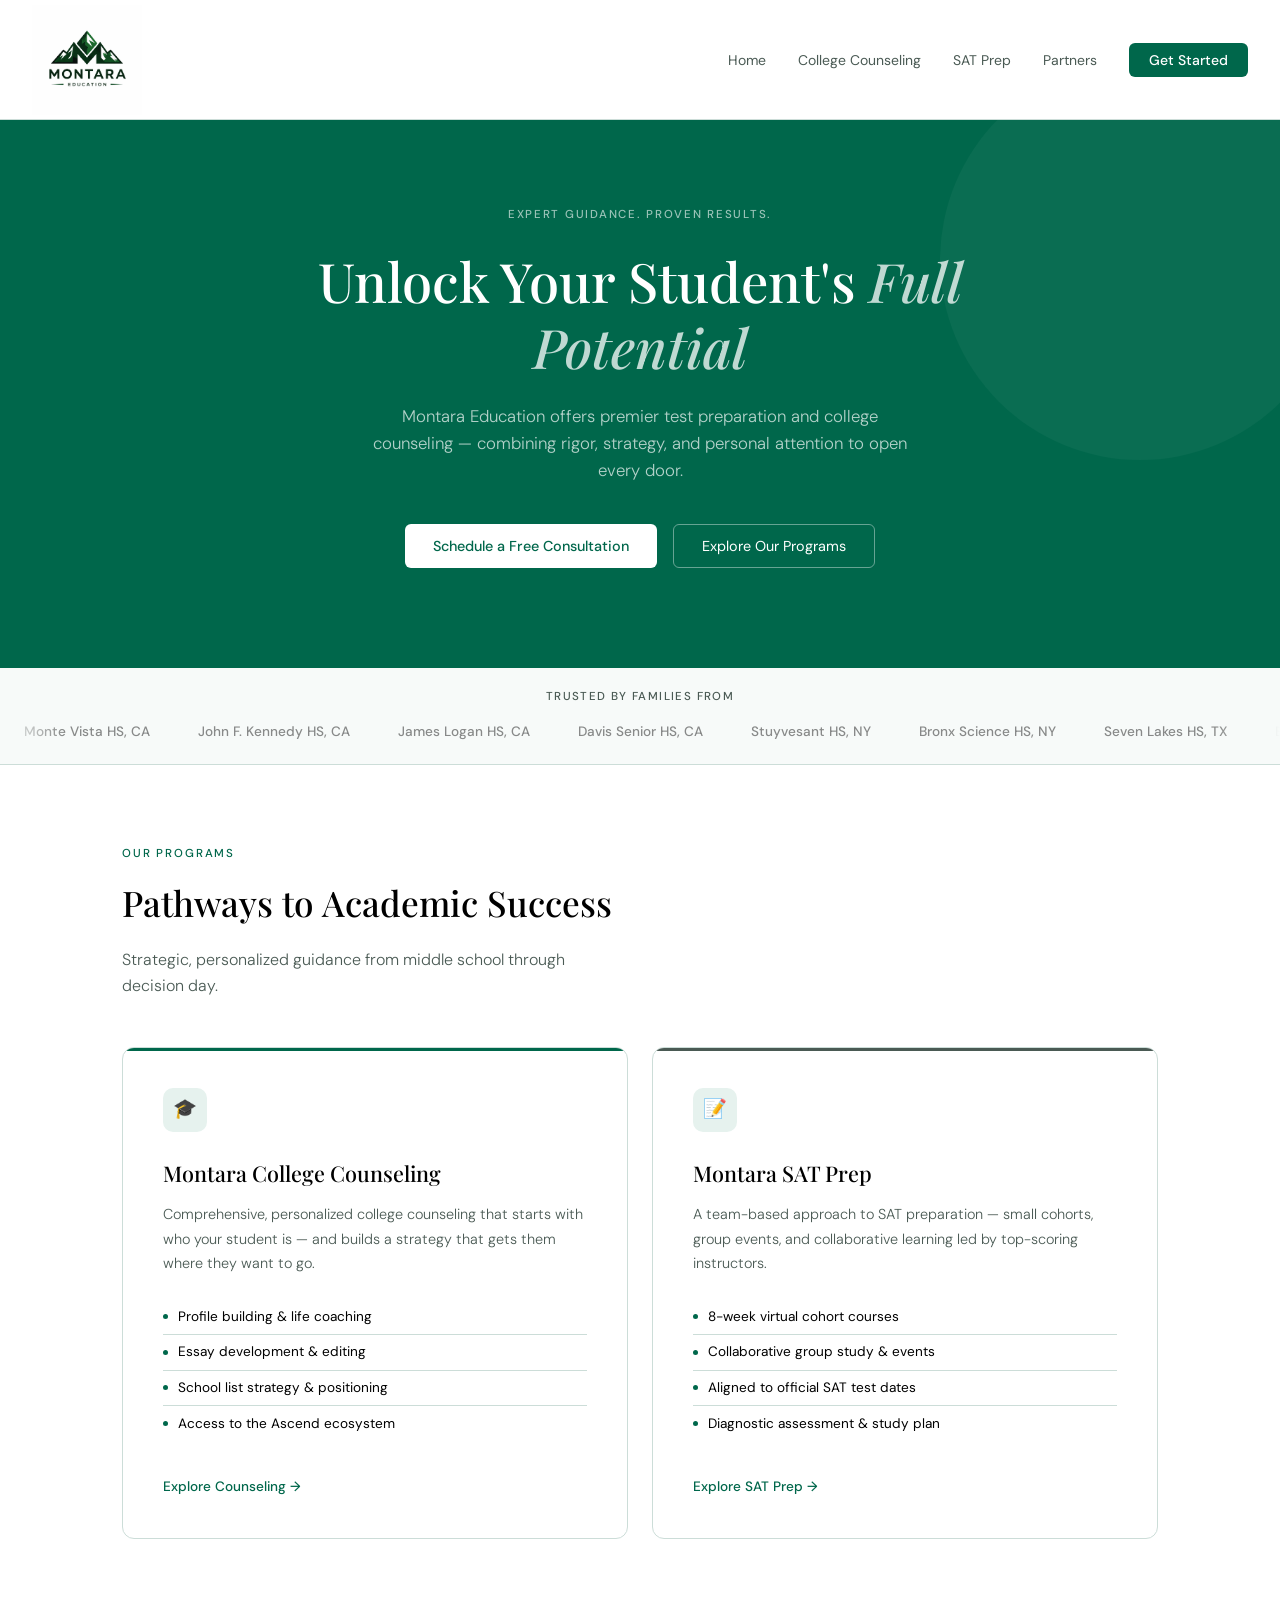
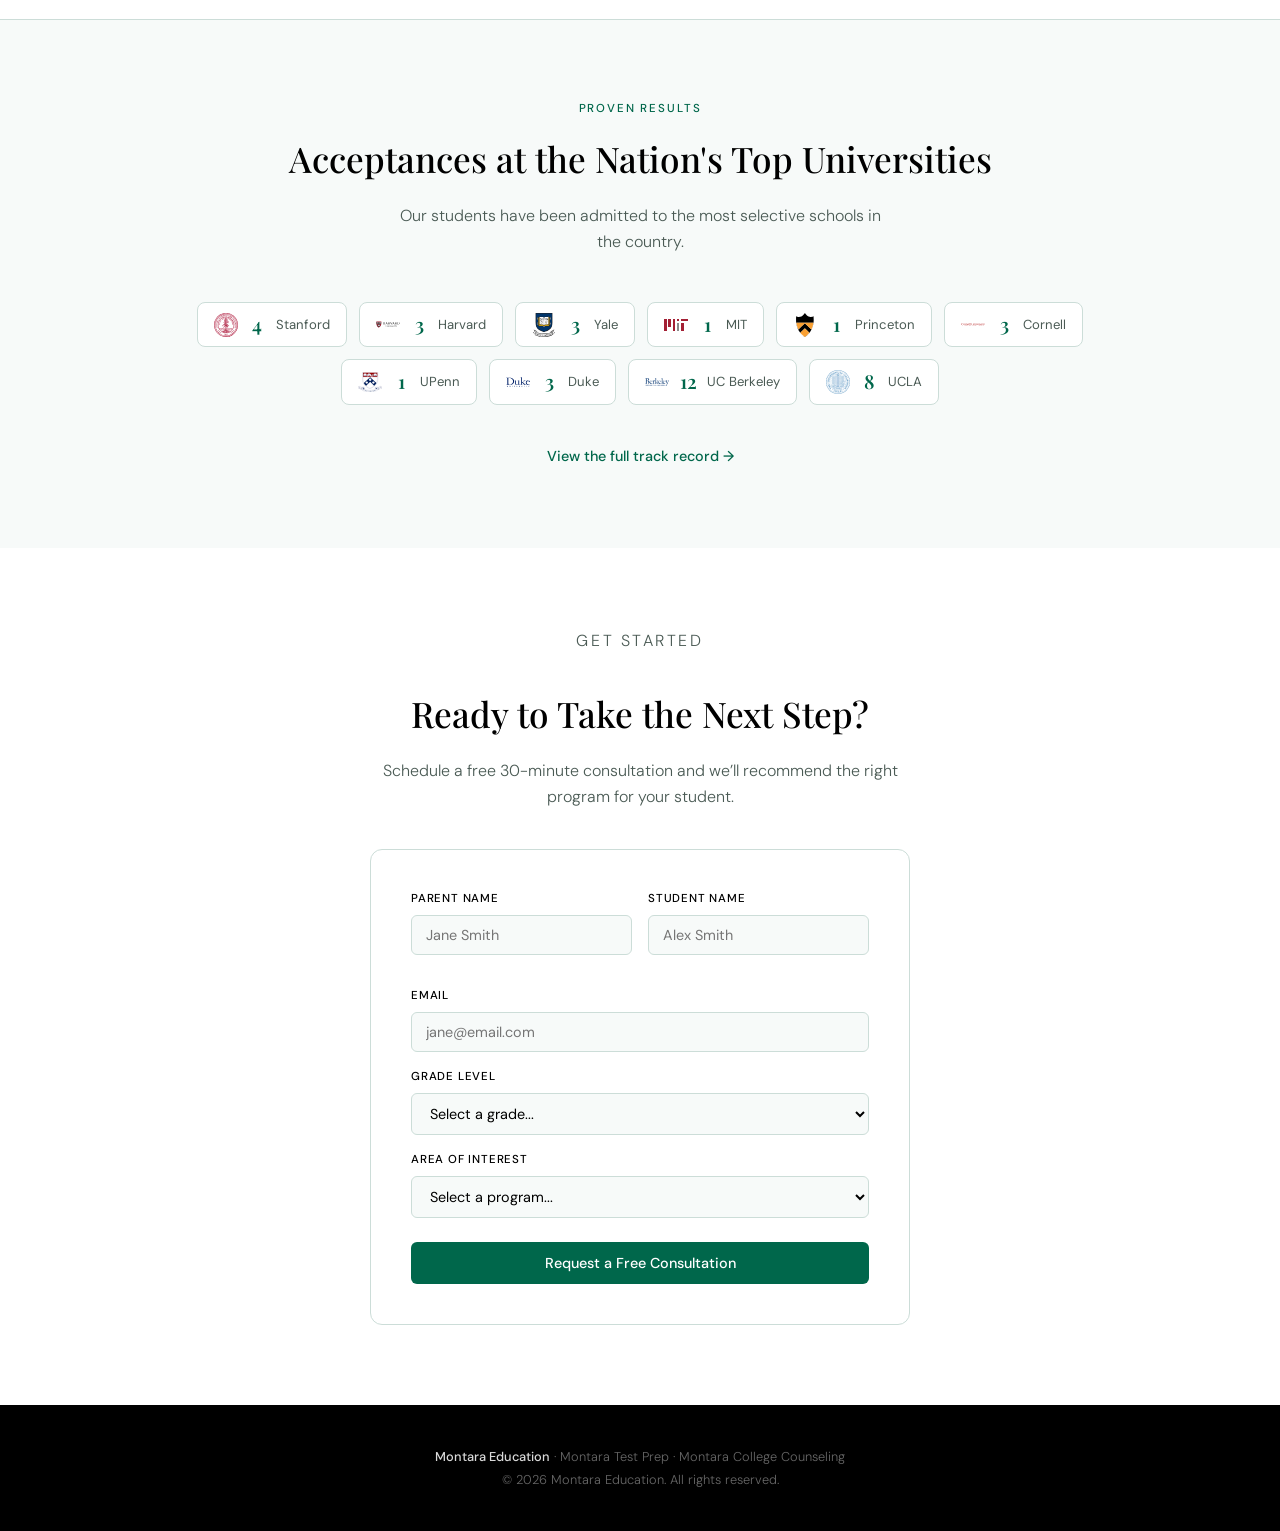
==== commit 12a3aa76: "Implement Quest/Aditya Apr 23 feedback Homepage: - Add compressed "Acceptances at the Nation's Top U" ====
--- a/index.html
+++ b/index.html
@@ -67,6 +67,7 @@
   <ul class="nav-links">
     <li><a onclick="showPage('home')">Home</a></li>
     <li><a href="counseling.html">College Counseling</a></li>
+    <li><a href="sat.html">SAT Prep</a></li>
     <li><a href="partners.html">Partners</a></li>
     <li><a class="nav-cta" onclick="showPage('home');setTimeout(()=>document.getElementById('contact').scrollIntoView({behavior:'smooth'}),100)">Get Started</a></li>
   </ul>
@@ -139,7 +140,7 @@
         </ul>
         <span class="ulink">Explore Counseling &rarr;</span>
       </div>
-      <div class="ucard ucard-soon">
+      <div class="ucard ucard-soon" onclick="window.location.href='sat.html'" style="cursor:pointer;pointer-events:auto;opacity:1">
         <div class="uicon">&#128221;</div>
         <h3>Montara SAT Prep</h3>
         <p>A team-based approach to SAT preparation &mdash; small cohorts, group events, and collaborative learning led by top-scoring instructors.</p>
@@ -149,8 +150,30 @@
           <li>Aligned to official SAT test dates</li>
           <li>Diagnostic assessment &amp; study plan</li>
         </ul>
-        <span class="ulink ulink-soon">Launching May 2026</span>
-      </div>
+        <span class="ulink">Explore SAT Prep &rarr;</span>
+      </div>
+    </div>
+  </section>
+
+  <!-- COMPRESSED TRACK RECORD -->
+  <section class="home-record">
+    <div class="home-record-inner">
+      <p class="slabel">Proven Results</p>
+      <h2 class="stitle">Acceptances at the Nation's Top Universities</h2>
+      <p class="ssub">Our students have been admitted to the most selective schools in the country.</p>
+      <div class="home-record-grid">
+        <div class="home-school"><img src="assets/logos/stanford.svg" alt="Stanford"><span class="home-school-count">4</span><span class="home-school-name">Stanford</span></div>
+        <div class="home-school"><img src="assets/logos/harvard.svg" alt="Harvard"><span class="home-school-count">3</span><span class="home-school-name">Harvard</span></div>
+        <div class="home-school"><img src="assets/logos/yale.svg" alt="Yale"><span class="home-school-count">3</span><span class="home-school-name">Yale</span></div>
+        <div class="home-school"><img src="assets/logos/mit.svg" alt="MIT"><span class="home-school-count">1</span><span class="home-school-name">MIT</span></div>
+        <div class="home-school"><img src="assets/logos/princeton.svg" alt="Princeton"><span class="home-school-count">1</span><span class="home-school-name">Princeton</span></div>
+        <div class="home-school"><img src="assets/logos/cornell.svg" alt="Cornell"><span class="home-school-count">3</span><span class="home-school-name">Cornell</span></div>
+        <div class="home-school"><img src="assets/logos/upenn.svg" alt="UPenn"><span class="home-school-count">1</span><span class="home-school-name">UPenn</span></div>
+        <div class="home-school"><img src="assets/logos/duke.svg" alt="Duke"><span class="home-school-count">3</span><span class="home-school-name">Duke</span></div>
+        <div class="home-school"><img src="assets/logos/ucberkeley.svg" alt="UC Berkeley"><span class="home-school-count">12</span><span class="home-school-name">UC Berkeley</span></div>
+        <div class="home-school"><img src="assets/logos/ucla.svg" alt="UCLA"><span class="home-school-count">8</span><span class="home-school-name">UCLA</span></div>
+      </div>
+      <a class="home-record-link" href="counseling.html#track-record">View the full track record &rarr;</a>
     </div>
   </section>
 
--- a/styles.css
+++ b/styles.css
@@ -124,6 +124,30 @@
 .fg input:focus, .fg select:focus, .fg textarea:focus { border-color: var(--green); background: var(--white); }
 .fg textarea { resize: vertical; min-height: 100px; }
 
+/* HOME TRACK RECORD (compressed) */
+.home-record { background: var(--off); padding: 80px 2rem; border-top: 1px solid var(--border); }
+.home-record-inner { max-width: 900px; margin: 0 auto; text-align: center; }
+.home-record .slabel, .home-record .stitle, .home-record .ssub { text-align: center; margin-left: auto; margin-right: auto; }
+.home-record-grid { display: flex; flex-wrap: wrap; justify-content: center; gap: .75rem; margin: 2.5rem 0 2rem; }
+.home-school {
+  display: flex; align-items: center; gap: .5rem;
+  background: var(--white); border: 1px solid var(--border);
+  border-radius: 8px; padding: .6rem 1rem;
+  transition: box-shadow .2s, transform .2s;
+}
+.home-school:hover { box-shadow: 0 4px 16px rgba(0,103,75,.08); transform: translateY(-1px); }
+.home-school img { height: 24px; width: 24px; object-fit: contain; flex-shrink: 0; }
+.home-school-count {
+  font-family: 'Playfair Display', serif; font-size: 1.2rem; font-weight: 600;
+  color: var(--green); line-height: 1; min-width: 22px;
+}
+.home-school-name { font-size: .82rem; font-weight: 400; color: var(--muted); }
+.home-record-link {
+  display: inline-block; font-size: .9rem; font-weight: 500; color: var(--green);
+  text-decoration: none; margin-top: .5rem; transition: color .2s;
+}
+.home-record-link:hover { color: var(--green-dark); }
+
 /* FOOTER */
 footer { background: var(--black); color: rgba(255,255,255,.4); padding: 2.5rem 2rem; text-align: center; font-size: .8rem; font-weight: 300; line-height: 1.8; }
 footer strong { color: rgba(255,255,255,.85); font-weight: 500; }
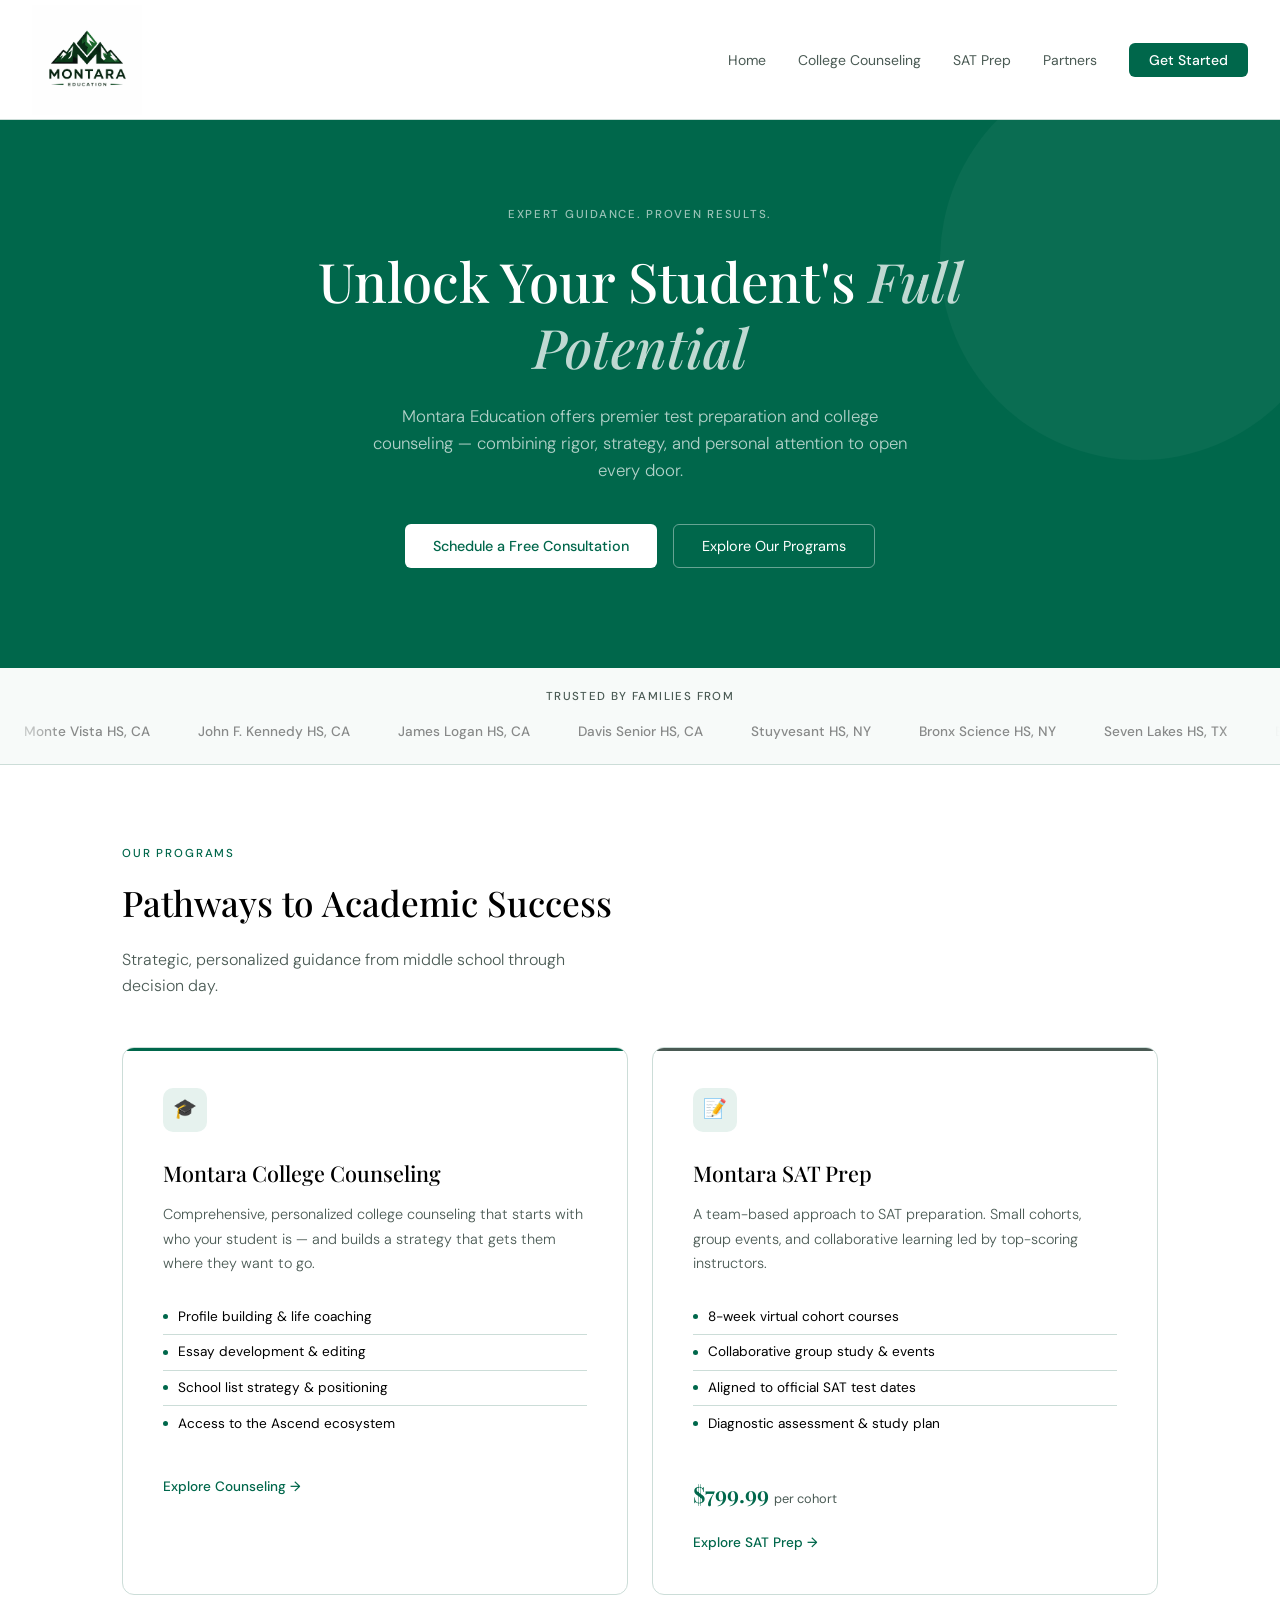
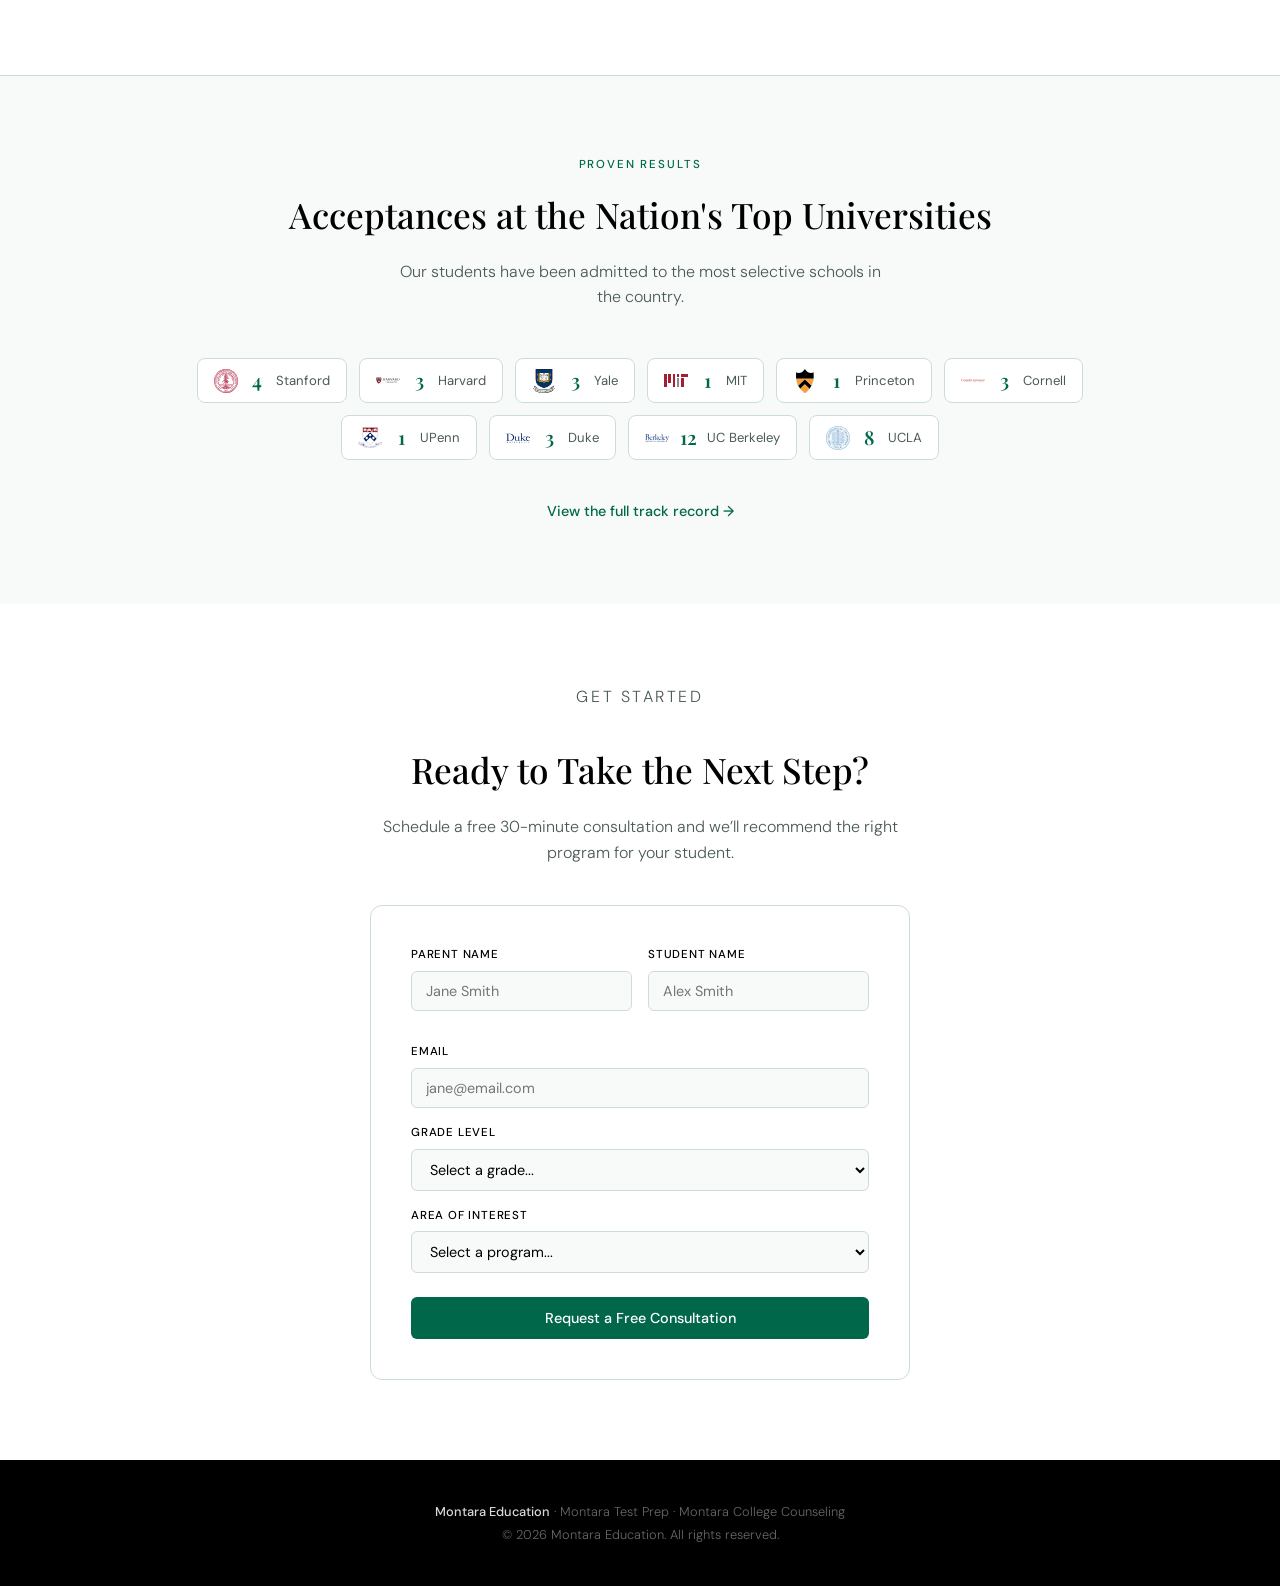
==== commit d8c68cb3: "Add SAT Prep pricing: \$799.99 per 8-week cohort - New pricing section on sat.html with featured pri" ====
--- a/index.html
+++ b/index.html
@@ -143,13 +143,14 @@
       <div class="ucard ucard-soon" onclick="window.location.href='sat.html'" style="cursor:pointer;pointer-events:auto;opacity:1">
         <div class="uicon">&#128221;</div>
         <h3>Montara SAT Prep</h3>
-        <p>A team-based approach to SAT preparation &mdash; small cohorts, group events, and collaborative learning led by top-scoring instructors.</p>
+        <p>A team-based approach to SAT preparation. Small cohorts, group events, and collaborative learning led by top-scoring instructors.</p>
         <ul class="uf">
           <li>8-week virtual cohort courses</li>
           <li>Collaborative group study &amp; events</li>
           <li>Aligned to official SAT test dates</li>
           <li>Diagnostic assessment &amp; study plan</li>
         </ul>
+        <div class="ucard-price">$799.99 <span>per cohort</span></div>
         <span class="ulink">Explore SAT Prep &rarr;</span>
       </div>
     </div>
--- a/styles.css
+++ b/styles.css
@@ -91,6 +91,11 @@
 .uf li { font-size: .85rem; color: var(--black); padding: .4rem 0; border-bottom: 1px solid var(--border); display: flex; align-items: center; gap: .6rem; }
 .uf li:last-child { border-bottom: none; }
 .uf li::before { content: ''; width: 5px; height: 5px; background: var(--green); border-radius: 50%; flex-shrink: 0; }
+.ucard-price {
+  font-family: 'Playfair Display', serif; font-size: 1.4rem; font-weight: 600;
+  color: var(--green); margin-bottom: 1rem; padding-top: .25rem;
+}
+.ucard-price span { font-size: .8rem; font-weight: 400; color: var(--muted); font-family: 'DM Sans', sans-serif; }
 .ulink { font-size: .85rem; font-weight: 500; color: var(--green); cursor: pointer; }
 .ulink:hover { color: var(--green-dark); }
 .ucard-soon { opacity: .6; cursor: default; pointer-events: none; }
